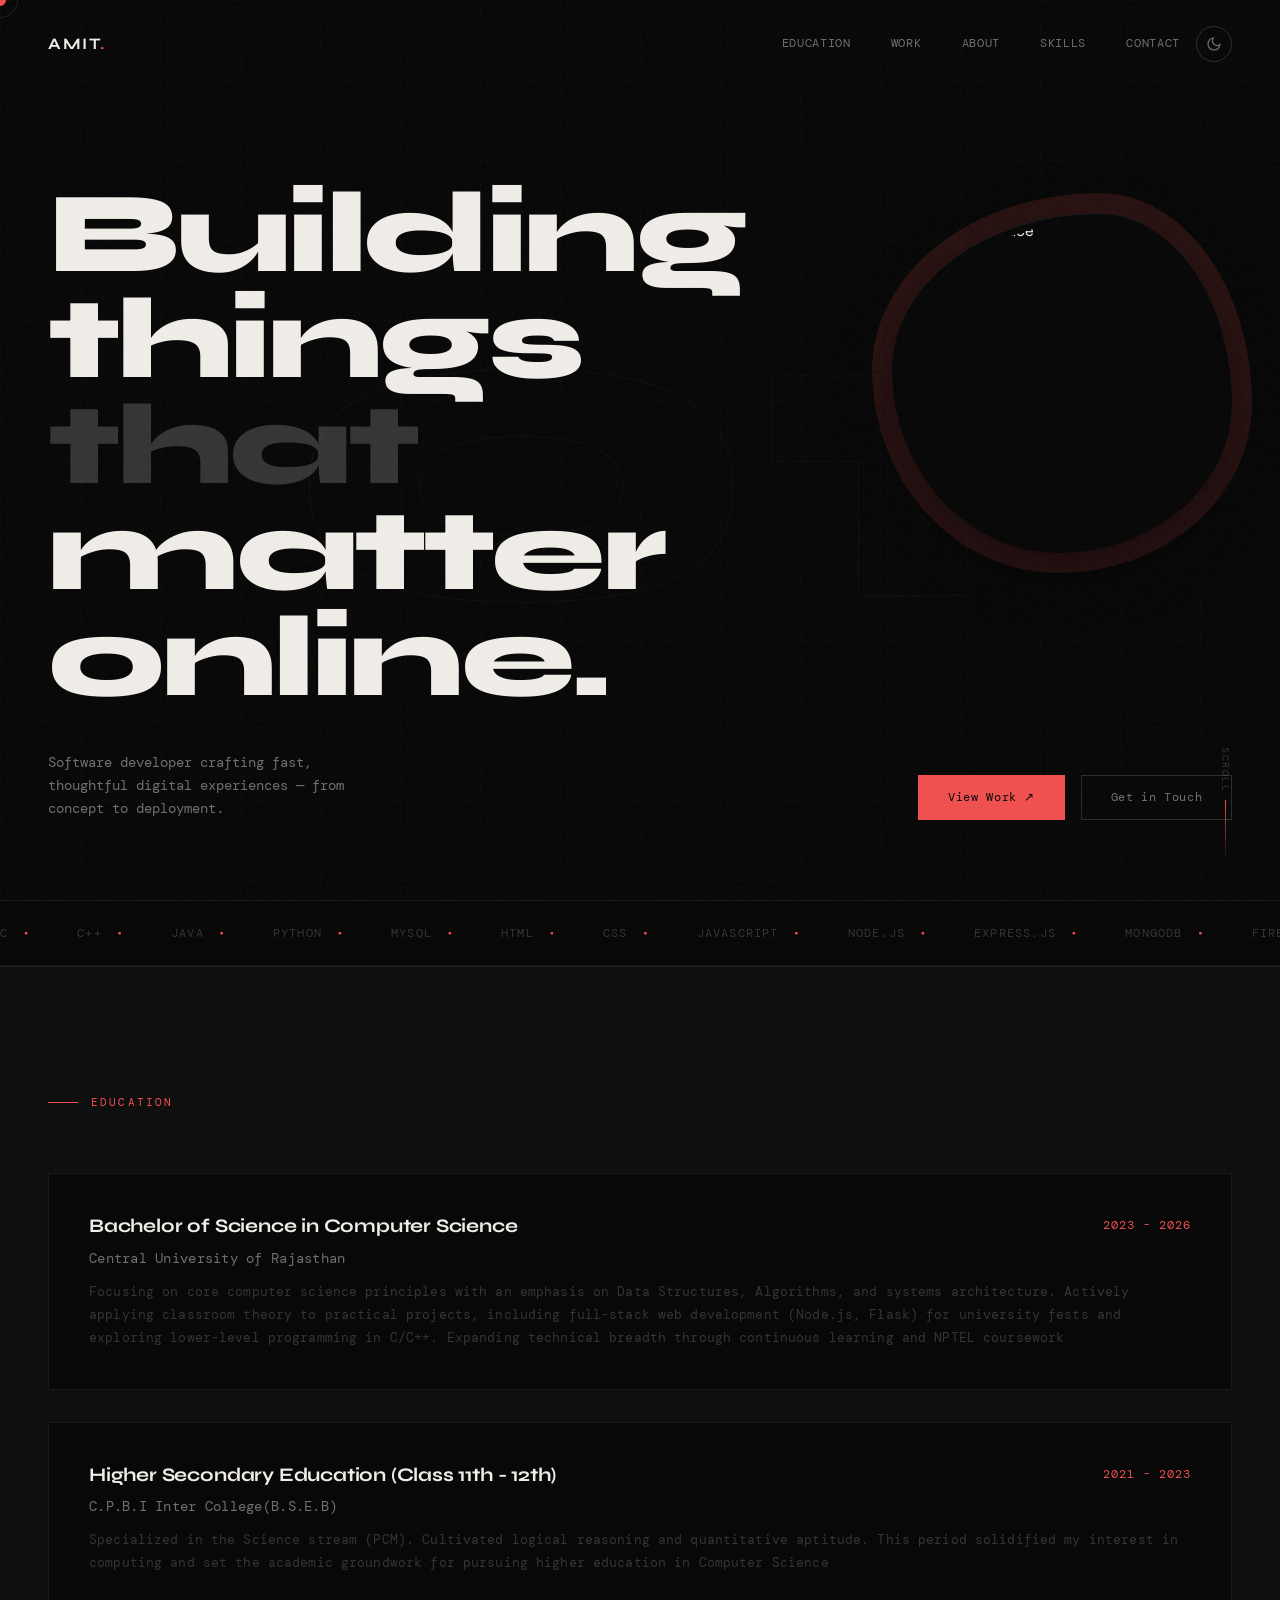
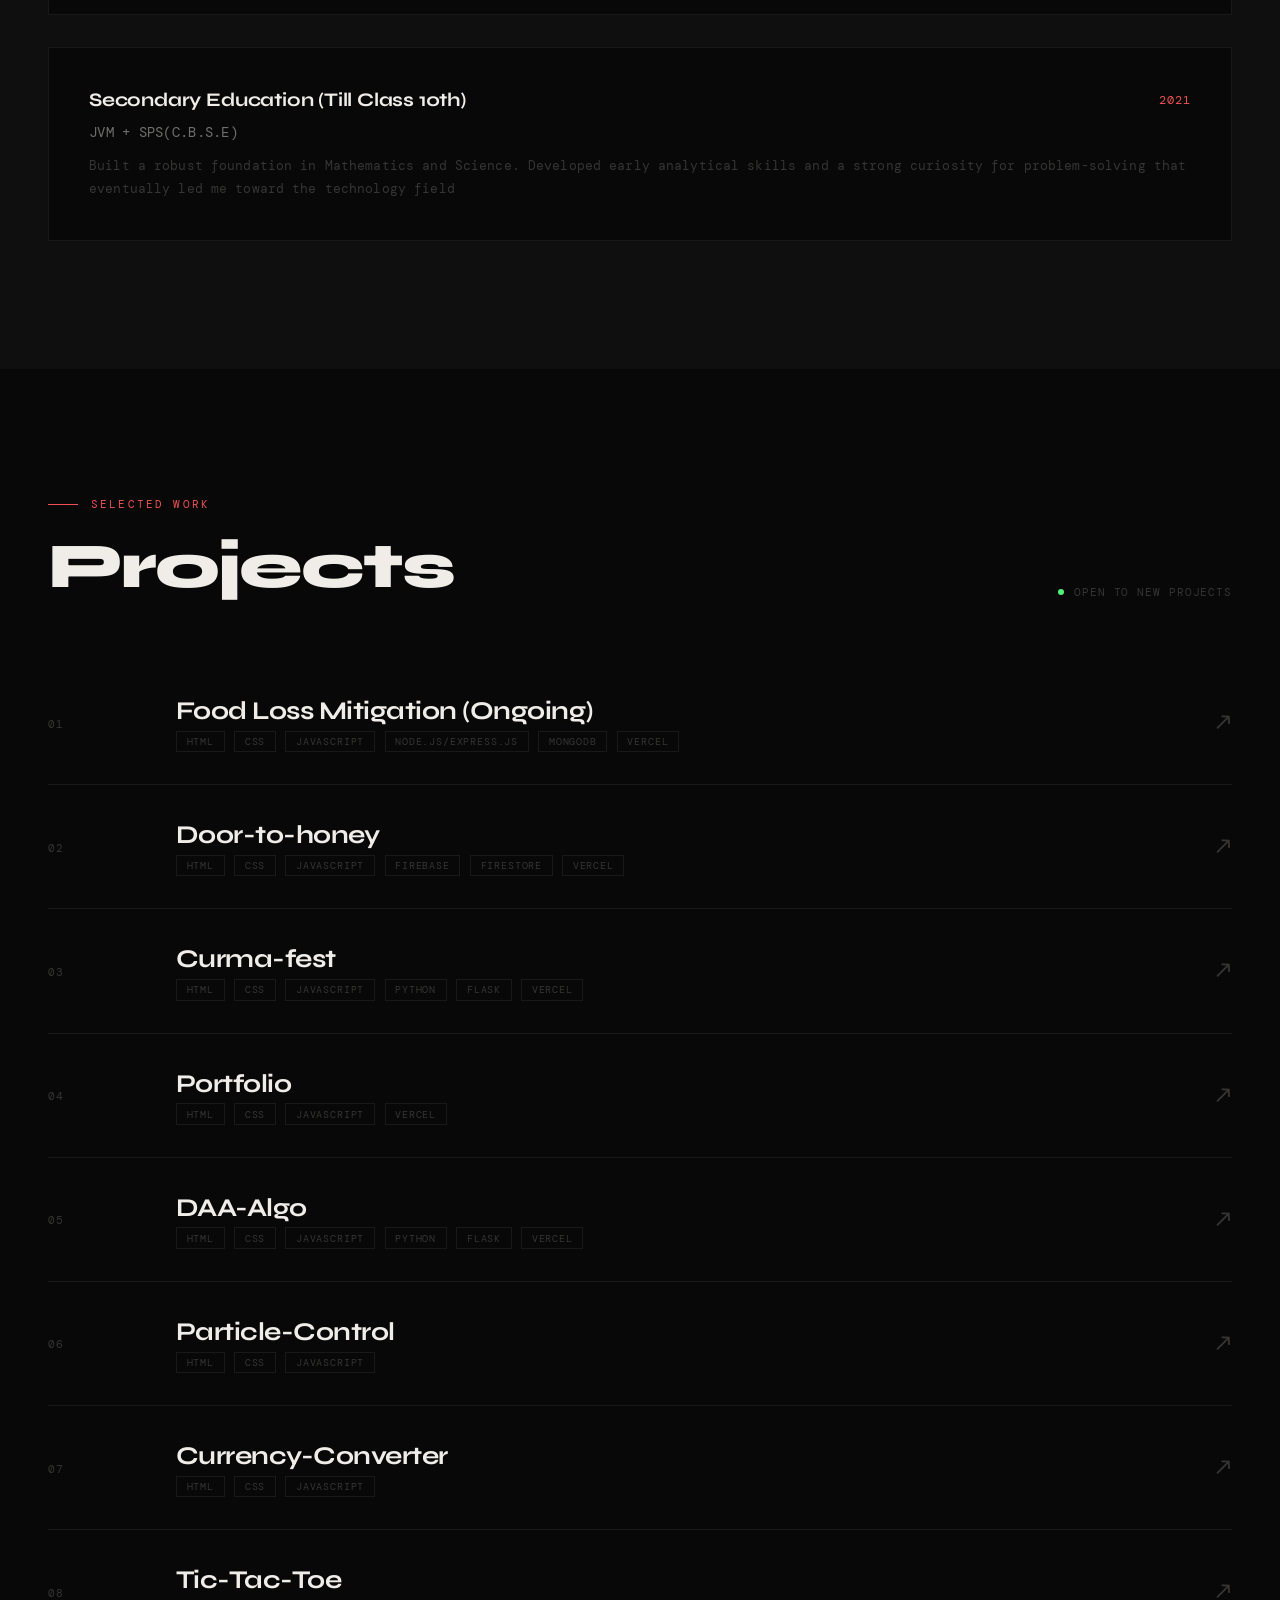
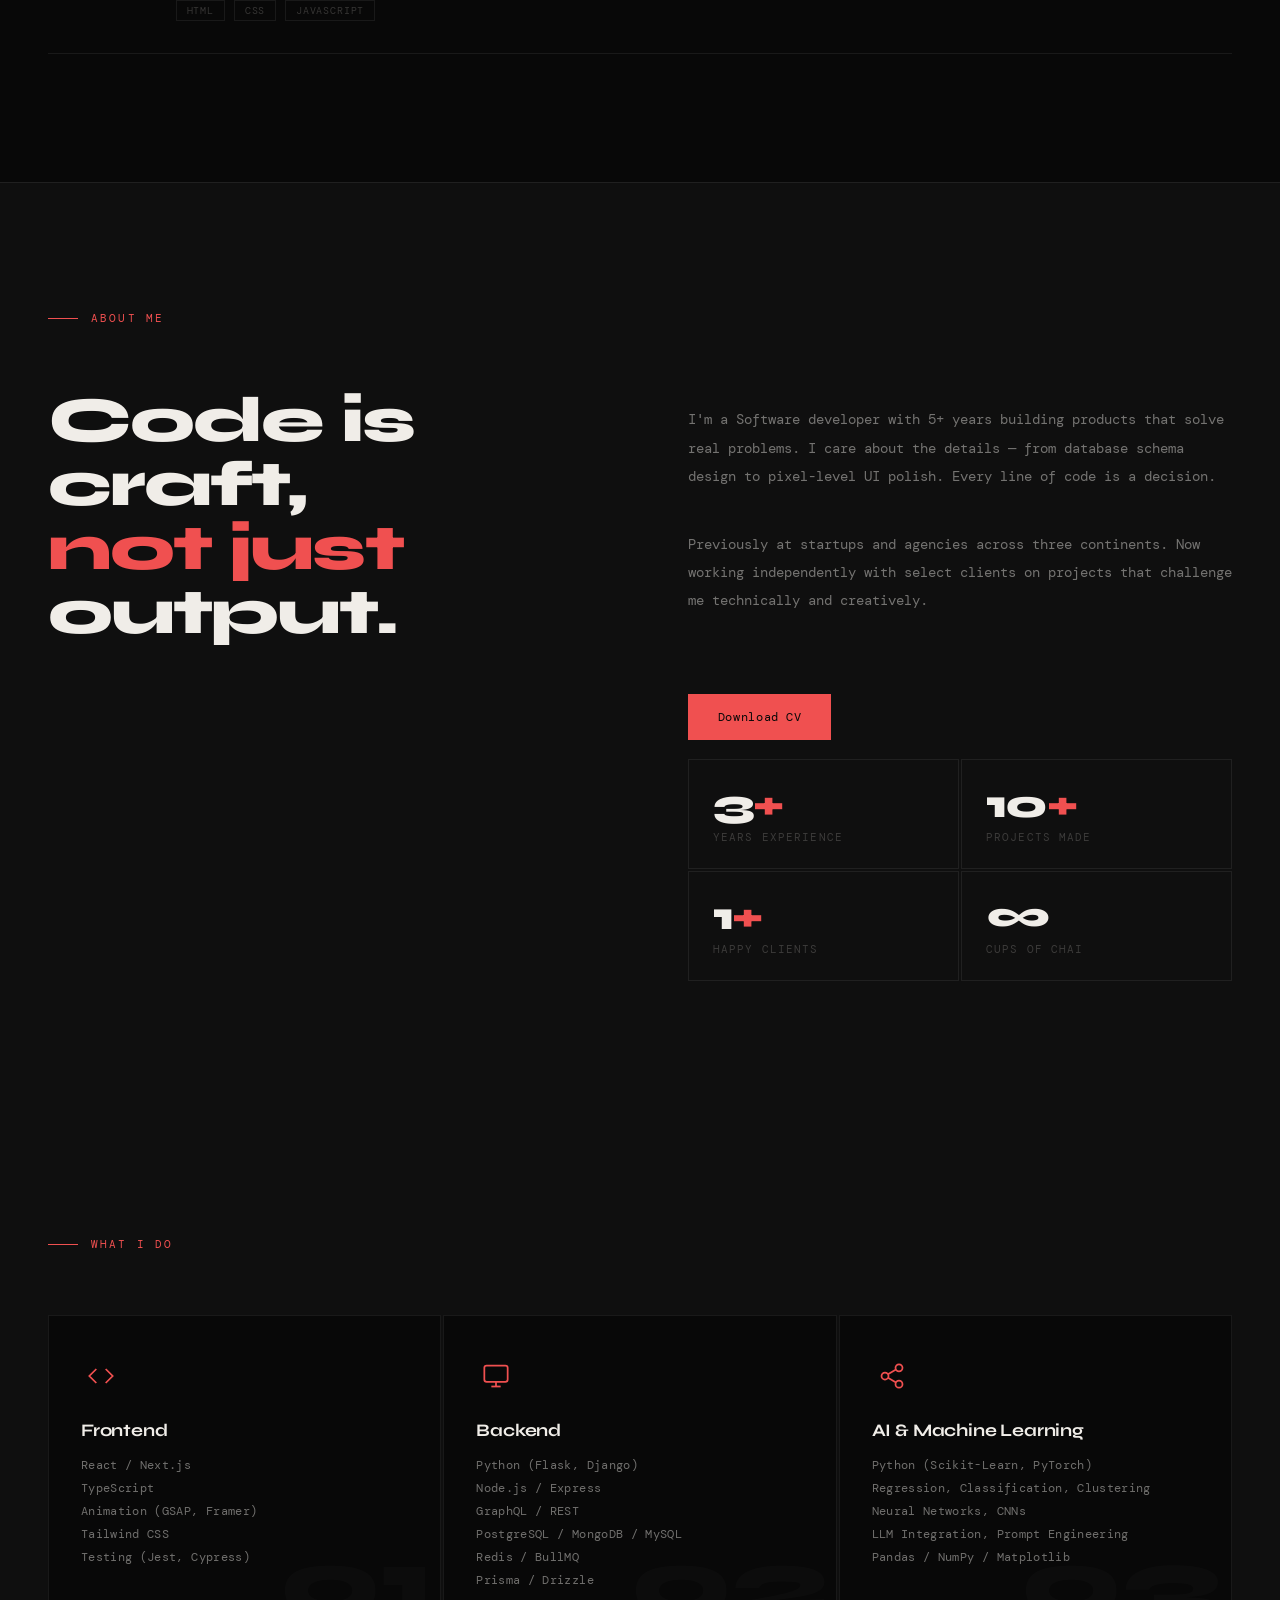
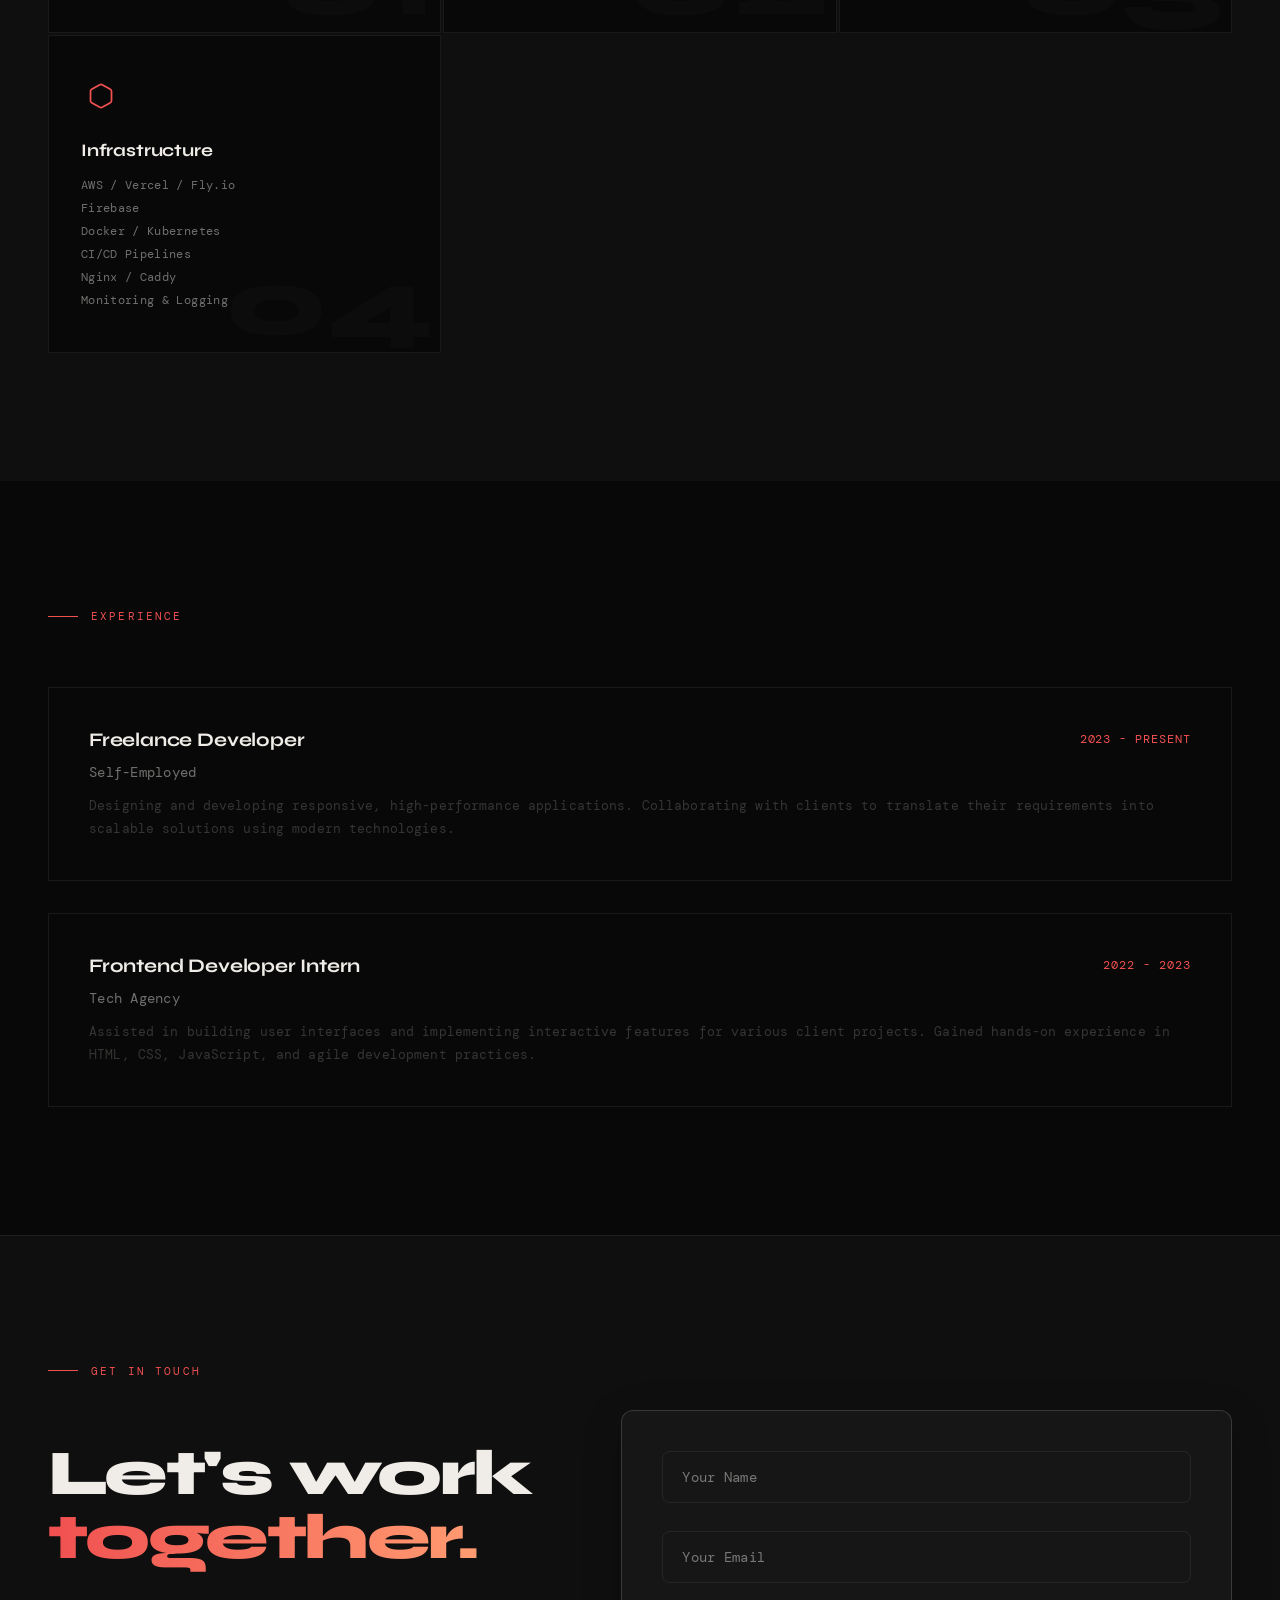
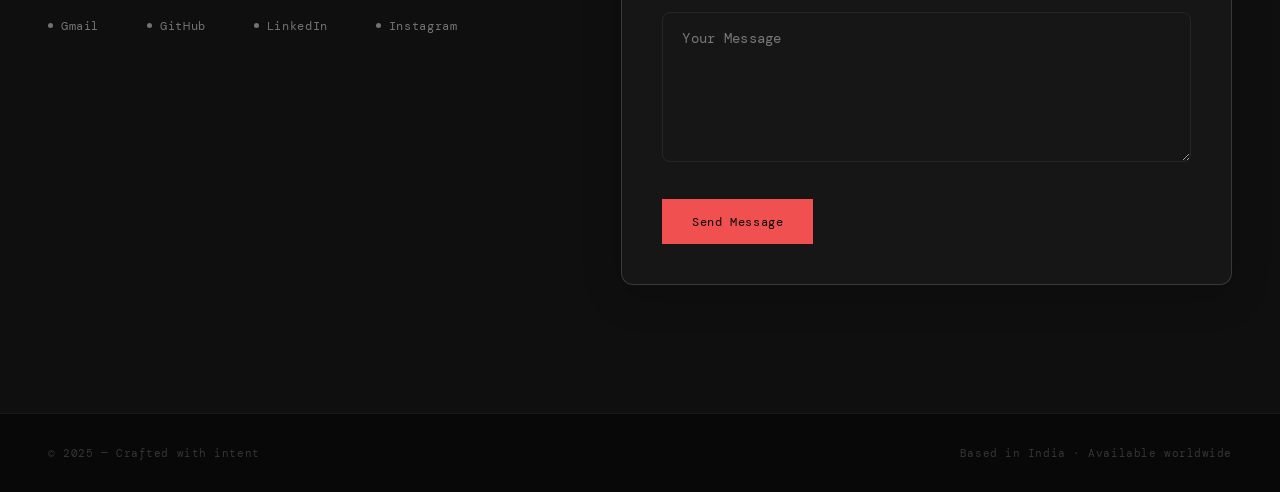
==== index.html @ 1760fe4b "Update portfolio project sequences and skills" ====
<!DOCTYPE html>
<html lang="en">

<head>
    <meta charset="UTF-8">
    <meta name="viewport" content="width=device-width, initial-scale=1.0">
    <title>Portfolio — Amit</title>
    <link rel="preconnect" href="https://fonts.googleapis.com">
    <link rel="preconnect" href="https://fonts.gstatic.com" crossorigin>
    <link
        href="https://fonts.googleapis.com/css2?family=Syne:wght@400;500;600;700;800&family=DM+Mono:ital,wght@0,300;0,400;1,300&display=swap"
        rel="stylesheet">
    <link rel="stylesheet" href="styles.css">
</head>

<body>

    <div class="grid-bg"></div>
    <div class="cursor" id="cursor"></div>
    <div class="cursor-ring" id="cursorRing"></div>

    <!-- NAV -->
    <nav id="nav">
        <a href="#" class="nav-logo">Amit<span>.</span></a>
        <div class="nav-links">
            <a href="#education">Education</a>
            <a href="#work">Work</a>
            <a href="#about">About</a>
            <a href="#skills">Skills</a>
            <a href="#contact">Contact</a>
        </div>
        <button class="theme-toggle" id="themeToggle" aria-label="Toggle colour theme" title="Toggle theme">
            <!-- Moon icon (shown in dark mode) -->
            <svg class="icon-moon" viewBox="0 0 24 24">
                <path d="M21 12.79A9 9 0 1111.21 3 7 7 0 0021 12.79z" />
            </svg>
            <!-- Sun icon (shown in light mode) -->
            <svg class="icon-sun" viewBox="0 0 24 24">
                <circle cx="12" cy="12" r="5" />
                <line x1="12" y1="1" x2="12" y2="3" />
                <line x1="12" y1="21" x2="12" y2="23" />
                <line x1="4.22" y1="4.22" x2="5.64" y2="5.64" />
                <line x1="18.36" y1="18.36" x2="19.78" y2="19.78" />
                <line x1="1" y1="12" x2="3" y2="12" />
                <line x1="21" y1="12" x2="23" y2="12" />
                <line x1="4.22" y1="19.78" x2="5.64" y2="18.36" />
                <line x1="18.36" y1="5.64" x2="19.78" y2="4.22" />
            </svg>
        </button>
    </nav>

    <!-- HERO -->
    <section class="hero" id="home">
        <div class="hero-bg-number">01</div>

        <div class="hero-content">
            <div class="hero-left">
                <h1 class="hero-title">
                    Building things<br>
                    <em>that</em> matter<br>
                    online.
                </h1>

                <div class="hero-bottom">
                    <p class="hero-desc">
                        Software developer crafting fast,<br>
                        thoughtful digital experiences — from<br>
                        concept to deployment.
                    </p>
                </div>
            </div>

            <div class="hero-right">
                <div class="hero-image-frame">
                    <img src="hero-image2.png" alt="Amit Workspace" class="hero-image blob-image">
                </div>
            </div>
        </div>

        <div class="hero-cta">
            <a href="#work" class="btn btn-primary">View Work ↗</a>
            <a href="#contact" class="btn btn-ghost">Get in Touch</a>
        </div>

        <div class="scroll-indicator">
            <span>Scroll</span>
            <div class="scroll-line"></div>
        </div>
    </section>

    <!-- MARQUEE -->
    <div class="marquee-section">
        <div class="marquee-track" id="marquee">
            <div class="marquee-item">C</div>
            <div class="marquee-item">C++</div>
            <div class="marquee-item">Java</div>
            <div class="marquee-item">Python</div>
            <div class="marquee-item">MySQL</div>
            <div class="marquee-item">HTML</div>
            <div class="marquee-item">CSS</div>
            <div class="marquee-item">JavaScript</div>
            <div class="marquee-item">Node.js</div>
            <div class="marquee-item">Express.js</div>
            <div class="marquee-item">MongoDB</div>
            <div class="marquee-item">Firebase</div>
            <div class="marquee-item">Vercel</div>
            <div class="marquee-item">R Programming</div>
            <div class="marquee-item">C</div>
            <div class="marquee-item">C++</div>
            <div class="marquee-item">Java</div>
            <div class="marquee-item">Python</div>
            <div class="marquee-item">MySQL</div>
            <div class="marquee-item">HTML</div>
            <div class="marquee-item">CSS</div>
            <div class="marquee-item">JavaScript</div>
            <div class="marquee-item">Node.js</div>
            <div class="marquee-item">Express.js</div>
            <div class="marquee-item">MongoDB</div>
            <div class="marquee-item">Firebase</div>
            <div class="marquee-item">Vercel</div>
            <div class="marquee-item">R Programming</div>
        </div>
    </div>

    <!-- EDUCATION -->
    <section id="education" style="background: var(--surface); border-top: 1px solid var(--border);">
        <div class="section-label reveal">Education</div>
        <div class="education-list">

            <div class="education-item reveal">
                <div class="education-header">
                    <h3 class="education-title">Bachelor of Science in Computer Science</h3>
                    <span class="education-year">2023 - 2026</span>
                </div>
                <p class="education-institution">Central University of Rajasthan</p>
                <p class="education-description">Focusing on core computer science principles with an emphasis on Data
                    Structures, Algorithms, and systems architecture. Actively applying classroom theory to practical
                    projects, including full-stack web development (Node.js, Flask) for university fests and exploring
                    lower-level programming in C/C++. Expanding technical breadth through continuous learning and NPTEL
                    coursework</p>
            </div>

            <div class="education-item reveal">
                <div class="education-header">
                    <h3 class="education-title">Higher Secondary Education (Class 11th - 12th)</h3>
                    <span class="education-year">2021 - 2023</span>
                </div>
                <p class="education-institution">C.P.B.I Inter College(B.S.E.B)</p>
                <p class="education-description">Specialized in the Science stream (PCM). Cultivated logical reasoning
                    and quantitative aptitude. This period solidified my interest in computing and set the academic
                    groundwork for pursuing higher education in Computer Science</p>
            </div>

            <div class="education-item reveal">
                <div class="education-header">
                    <h3 class="education-title">Secondary Education (Till Class 10th)</h3>
                    <span class="education-year">2021</span>
                </div>
                <p class="education-institution">JVM + SPS(C.B.S.E)</p>
                <p class="education-description">Built a robust foundation in Mathematics and Science. Developed early
                    analytical skills and a strong curiosity for problem-solving that eventually led me toward the
                    technology field</p>
            </div>
        </div>
    </section>

    <!-- WORK -->
    <section id="work">
        <div class="work-header reveal">
            <div>
                <div class="section-label">Selected Work</div>
                <h2 class="work-title">Projects</h2>
            </div>
            <div class="availability">
                <div class="dot"></div>
                Open to new projects
            </div>
        </div>

        <div class="projects-list">

            <a href="#" class="project-item reveal">
                <div class="project-num">01</div>
                <div class="project-info">
                    <div class="project-name">Food Loss Mitigation (Ongoing)</div>
                    <div class="project-tags">
                        <span class="tag">HTML</span>
                        <span class="tag">CSS</span>
                        <span class="tag">JavaScript</span>
                        <span class="tag">Node.js/Express.js</span>
                        <span class="tag">MongoDB</span>
                        <span class="tag">Vercel</span>
                    </div>
                </div>
                <div class="project-arrow">↗</div>
            </a>

            <a href="https://door-to-honey.vercel.app/" target="_blank" rel="noopener noreferrer"
                class="project-item reveal">
                <div class="project-num">02</div>
                <div class="project-info">
                    <div class="project-name">Door-to-honey</div>
                    <div class="project-tags">
                        <span class="tag">HTML</span>
                        <span class="tag">CSS</span>
                        <span class="tag">JavaScript</span>
                        <span class="tag">Firebase</span>
                        <span class="tag">Firestore</span>
                        <span class="tag">Vercel</span>
                    </div>
                </div>
                <div class="project-arrow">↗</div>
            </a>

            <a href="https://curma.vercel.app/" target="_blank" rel="noopener noreferrer" class="project-item reveal">
                <div class="project-num">03</div>
                <div class="project-info">
                    <div class="project-name">Curma-fest</div>
                    <div class="project-tags">
                        <span class="tag">HTML</span>
                        <span class="tag">CSS</span>
                        <span class="tag">JavaScript</span>
                        <span class="tag">Python</span>
                        <span class="tag">Flask</span>
                        <span class="tag">Vercel</span>
                    </div>
                </div>
                <div class="project-arrow">↗</div>
            </a>

            <a href="#" class="project-item reveal">
                <div class="project-num">04</div>
                <div class="project-info">
                    <div class="project-name">Portfolio</div>
                    <div class="project-tags">
                        <span class="tag">HTML</span>
                        <span class="tag">CSS</span>
                        <span class="tag">JavaScript</span>
                        <span class="tag">Vercel</span>
                    </div>
                </div>
                <div class="project-arrow">↗</div>
            </a>

            <a href="https://daa-algorithms.vercel.app/" target="_blank" rel="noopener noreferrer"
                class="project-item reveal">
                <div class="project-num">05</div>
                <div class="project-info">
                    <div class="project-name">DAA-Algo</div>
                    <div class="project-tags">
                        <span class="tag">HTML</span>
                        <span class="tag">CSS</span>
                        <span class="tag">JavaScript</span>
                        <span class="tag">Python</span>
                        <span class="tag">Flask</span>
                        <span class="tag">Vercel</span>
                    </div>
                </div>
                <div class="project-arrow">↗</div>
            </a>

            <a href="https://amit2120y.github.io/particle-control/" target="_blank" rel="noopener noreferrer"
                class="project-item reveal">
                <div class="project-num">06</div>
                <div class="project-info">
                    <div class="project-name">Particle-Control</div>
                    <div class="project-tags">
                        <span class="tag">HTML</span>
                        <span class="tag">CSS</span>
                        <span class="tag">JavaScript</span>
                    </div>
                </div>
                <div class="project-arrow">↗</div>
            </a>

            <a href="https://amit2120y.github.io/Currency-Converter/" target="_blank" rel="noopener noreferrer"
                class="project-item reveal">
                <div class="project-num">07</div>
                <div class="project-info">
                    <div class="project-name">Currency-Converter</div>
                    <div class="project-tags">
                        <span class="tag">HTML</span>
                        <span class="tag">CSS</span>
                        <span class="tag">JavaScript</span>
                    </div>
                </div>
                <div class="project-arrow">↗</div>
            </a>

            <a href="https://amit2120y.github.io/Tic-Tac-Toe/" target="_blank" rel="noopener noreferrer"
                class="project-item reveal">
                <div class="project-num">08</div>
                <div class="project-info">
                    <div class="project-name">Tic-Tac-Toe</div>
                    <div class="project-tags">
                        <span class="tag">HTML</span>
                        <span class="tag">CSS</span>
                        <span class="tag">JavaScript</span>
                    </div>
                </div>
                <div class="project-arrow">↗</div>
            </a>

        </div>
    </section>

    <!-- ABOUT -->
    <section id="about" style="background: var(--surface); border-top: 1px solid var(--border);">
        <div class="section-label reveal">About Me</div>
        <div class="about-grid">
            <div>
                <h2 class="about-title" id="aboutTitle">
                    <span class="line"><span class="line-inner">Code is</span></span>
                    <span class="line"><span class="line-inner">craft,</span></span>
                    <span class="line"><span class="line-inner accent">not just</span></span>
                    <span class="line"><span class="line-inner">output.</span></span>
                </h2>
            </div>
            <div class="about-right">
                <p class="about-text reveal">
                    I'm a Software developer with 5+ years building
                    products that solve real problems. I care about the
                    details — from database schema design to pixel-level
                    UI polish. Every line of code is a decision.
                </p>
                <p class="about-text reveal" style="margin-bottom: 3rem;">
                    Previously at startups and agencies across three continents.
                    Now working independently with select clients on projects
                    that challenge me technically and creatively.
                </p>
                <a href="amit'cv.docx" class="btn btn-primary reveal" download>Download CV</a>
                <br><br>
                <div class="about-stats reveal">
                    <div class="stat">
                        <div class="stat-num">3<span>+</span></div>
                        <div class="stat-label">Years experience</div>
                    </div>
                    <div class="stat">
                        <div class="stat-num">10<span>+</span></div>
                        <div class="stat-label">Projects made</div>
                    </div>
                    <div class="stat">
                        <div class="stat-num">1<span>+</span></div>
                        <div class="stat-label">Happy clients</div>
                    </div>
                    <div class="stat">
                        <div class="stat-num">∞</div>
                        <div class="stat-label">Cups of chai</div>
                    </div>
                </div>

            </div>
        </div>
    </section>

    <!-- SKILLS -->
    <section id="skills" class="skills-section">
        <div class="section-label reveal">What I Do</div>
        <div class="skills-grid">

            <div class="skill-card reveal" data-num="01">
                <div class="skill-icon">
                    <svg viewBox="0 0 24 24">
                        <polyline points="16 18 22 12 16 6" />
                        <polyline points="8 6 2 12 8 18" />
                    </svg>
                </div>
                <div class="skill-name">Frontend</div>
                <div class="skill-items">React / Next.js<br>TypeScript<br>Animation (GSAP, Framer)<br>Tailwind
                    CSS<br>Testing
                    (Jest, Cypress)</div>
            </div>

            <div class="skill-card reveal" data-num="02">
                <div class="skill-icon">
                    <svg viewBox="0 0 24 24">
                        <rect x="2" y="3" width="20" height="14" rx="2" />
                        <line x1="8" y1="21" x2="16" y2="21" />
                        <line x1="12" y1="17" x2="12" y2="21" />
                    </svg>
                </div>
                <div class="skill-name">Backend</div>
                <div class="skill-items">Python (Flask, Django)<br>Node.js / Express<br>GraphQL / REST<br>PostgreSQL /
                    MongoDB / MySQL<br>Redis /
                    BullMQ<br>Prisma
                    / Drizzle</div>
            </div>

            <div class="skill-card reveal" data-num="03">
                <div class="skill-icon">
                    <svg viewBox="0 0 24 24">
                        <circle cx="18" cy="5" r="3" />
                        <circle cx="6" cy="12" r="3" />
                        <circle cx="18" cy="19" r="3" />
                        <line x1="8.59" y1="13.51" x2="15.42" y2="17.49" />
                        <line x1="15.41" y1="6.51" x2="8.59" y2="10.49" />
                    </svg>
                </div>
                <div class="skill-name">AI & Machine Learning</div>
                <div class="skill-items">Python (Scikit-Learn, PyTorch)<br>Regression, Classification, Clustering<br>Neural Networks, CNNs<br>LLM Integration, Prompt Engineering<br>Pandas / NumPy / Matplotlib</div>
            </div>

            <div class="skill-card reveal" data-num="04">
                <div class="skill-icon">
                    <svg viewBox="0 0 24 24">
                        <path
                            d="M21 16V8a2 2 0 00-1-1.73l-7-4a2 2 0 00-2 0l-7 4A2 2 0 003 8v8a2 2 0 001 1.73l7 4a2 2 0 002 0l7-4A2 2 0 0021 16z" />
                    </svg>
                </div>
                <div class="skill-name">Infrastructure</div>
                <div class="skill-items">AWS / Vercel / Fly.io <br>Firebase<br>Docker / Kubernetes<br>CI/CD
                    Pipelines<br>Nginx /
                    Caddy<br>Monitoring & Logging</div>
            </div>

        </div>
    </section>

    <!-- EXPERIENCE -->
    <section id="experience">
        <div class="section-label reveal">Experience</div>
        <div class="education-list">
            <div class="education-item reveal">
                <div class="education-header">
                    <h3 class="education-title">Freelance Developer</h3>
                    <span class="education-year">2023 - Present</span>
                </div>
                <p class="education-institution">Self-Employed</p>
                <p class="education-description">Designing and developing responsive, high-performance applications.
                    Collaborating with clients to translate their requirements into scalable solutions using modern
                    technologies.</p>
            </div>
            <div class="education-item reveal">
                <div class="education-header">
                    <h3 class="education-title">Frontend Developer Intern</h3>
                    <span class="education-year">2022 - 2023</span>
                </div>
                <p class="education-institution">Tech Agency</p>
                <p class="education-description">Assisted in building user interfaces and implementing interactive
                    features for various client projects. Gained hands-on experience in HTML, CSS, JavaScript, and agile
                    development practices.</p>
            </div>
        </div>
    </section>

    <!-- CONTACT -->
    <section id="contact" class="contact-section">
        <div class="section-label reveal">Get In Touch</div>

        <div class="contact-container">
            <div class="contact-left">
                <a href="mailto:hello@yourname.dev" class="contact-big reveal">
                    Let's work<br><span>together.</span>
                </a>
                <div class="contact-links reveal">
                    <a href="mailto:mamit264448@gmail.com" class="contact-link"><span class="dot"></span>Gmail</a>
                    <a href="https://github.com/amit2120y" target="_blank" class="contact-link"><span
                            class="dot"></span>
                        GitHub</a>
                    <a href="https://www.linkedin.com/in/amit-kumar-ba993b1b3/" target="_blank"
                        class="contact-link"><span class="dot"></span> LinkedIn</a>
                    <a href="https://www.instagram.com/amit2120y/" target="_blank" class="contact-link"><span
                            class="dot"></span> Instagram</a>
                </div>
            </div>

            <div class="contact-right reveal">
                <form class="contact-form" action="https://formspree.io/f/meeppdvl" method="POST">
                    <div class="form-group">
                        <input type="text" id="name" name="name" placeholder="Your Name" class="form-input" required>
                    </div>

                    <div class="form-group">
                        <input type="email" id="email" name="email" placeholder="Your Email" class="form-input"
                            required>
                    </div>

                    <div class="form-group">
                        <textarea id="message" name="message" placeholder="Your Message"
                            class="form-input form-textarea" rows="5" required></textarea>
                    </div>

                    <button type="submit" class="btn btn-primary form-submit">Send Message</button>
                </form>
            </div>
        </div>
    </section>

    <!-- FOOTER -->
    <footer>
        <p>© 2025 — Crafted with intent</p>
        <p>Based in India · Available worldwide</p>
    </footer>

    <script src="script.js"></script>
</body>

</html>
---- styles.css ----
*,
*::before,
*::after {
  margin: 0;
  padding: 0;
  box-sizing: border-box;
}

:root {
  --bg: #080808;
  --surface: #0f0f0f;
  --surface2: #161616;
  --border: rgba(255, 255, 255, 0.07);
  --border-hover: rgba(255, 255, 255, 0.15);
  --text: #f0ede8;
  --text-muted: rgba(240, 237, 232, 0.45);
  --text-dim: rgba(240, 237, 232, 0.2);
  --accent: #f05050;
  --accent2: #f05040;
  --accent3: #4080f0;
  --mono: "DM Mono", monospace;
  --head: "Syne", sans-serif;
}

[data-theme="light"] {
  --bg: #f5f3ef;
  --surface: #eceae5;
  --surface2: #e2e0da;
  --border: rgba(0, 0, 0, 0.08);
  --border-hover: rgba(0, 0, 0, 0.18);
  --text: #1a1814;
  --text-muted: rgba(26, 24, 20, 0.55);
  --text-dim: rgba(26, 24, 20, 0.3);
  --accent: #d03030;
  --accent2: #d03020;
  --accent3: #1a5fd0;
}

html {
  scroll-behavior: smooth;
  transition:
    background 0.4s ease,
    color 0.4s ease;
}

body {
  background: var(--bg);
  color: var(--text);
  font-family: var(--head);
  cursor: none;
  overflow-x: hidden;
  transition:
    background 0.4s ease,
    color 0.4s ease;
}

/* CUSTOM CURSOR */
.cursor {
  width: 12px;
  height: 12px;
  background: var(--accent);
  border-radius: 50%;
  position: fixed;
  top: 0;
  left: 0;
  pointer-events: none;
  z-index: 9999;
  transform: translate(-50%, -50%);
  transition:
    transform 0.1s ease,
    background 0.2s ease,
    width 0.2s ease,
    height 0.2s ease;
  mix-blend-mode: normal;
}

[data-theme="light"] .cursor {
  color: var(--accent);
  background: #8b0000;
  mix-blend-mode: normal;
}

.cursor.expand {
  width: 44px;
  height: 44px;
  background: rgba(240, 80, 80, 0.15);
}

[data-theme="light"] .cursor.expand {
  background: rgba(139, 0, 0, 0.15);
}

.cursor-ring {
  width: 36px;
  height: 36px;
  border: 1px solid rgba(240, 93, 80, 0.35);
  border-radius: 50%;
  position: fixed;
  top: 0;
  left: 0;
  pointer-events: none;
  z-index: 9998;
  transform: translate(-50%, -50%);
  transition:
    transform 0.18s ease,
    opacity 0.2s ease;
  opacity: 0.6;
}

[data-theme="light"] .cursor-ring {
  border: 1px solid rgba(139, 0, 0, 0.5);
  mix-blend-mode: normal;
}

/* NOISE OVERLAY */
body::before {
  content: "";
  position: fixed;
  inset: 0;
  background-image: url("data:image/svg+xml,%3Csvg viewBox='0 0 256 256' xmlns='http://www.w3.org/2000/svg'%3E%3Cfilter id='n'%3E%3CfeTurbulence type='fractalNoise' baseFrequency='0.9' numOctaves='4' stitchTiles='stitch'/%3E%3C/filter%3E%3Crect width='100%25' height='100%25' filter='url(%23n)' opacity='1'/%3E%3C/svg%3E");
  opacity: 0.022;
  pointer-events: none;
  z-index: 1000;
}

/* NAV */
nav {
  position: fixed;
  top: 0;
  left: 0;
  right: 0;
  z-index: 100;
  display: flex;
  align-items: center;
  padding: 1.6rem 3rem;
  border-bottom: 1px solid transparent;
  transition:
    border-color 0.4s,
    background 0.4s;
}

nav.scrolled {
  background: rgba(8, 8, 8, 0.85);
  backdrop-filter: blur(20px);
  border-color: var(--border);
}

[data-theme="light"] nav.scrolled {
  background: rgba(245, 243, 239, 0.88);
}

/* THEME TOGGLE */
.theme-toggle {
  background: none;
  border: 1px solid var(--border-hover);
  color: var(--text-muted);
  width: 36px;
  height: 36px;
  border-radius: 50%;
  display: flex;
  align-items: center;
  justify-content: center;
  cursor: none;
  transition:
    border-color 0.25s,
    color 0.25s,
    background 0.25s,
    transform 0.3s;
  flex-shrink: 0;
  padding: 0;
  margin-left: 1rem;
}

.theme-toggle:hover {
  border-color: var(--accent);
  color: var(--accent);
  background: rgba(200, 240, 80, 0.08);
  transform: rotate(20deg);
}

[data-theme="light"] .theme-toggle:hover {
  background: rgba(106, 170, 0, 0.08);
}

.theme-toggle svg {
  width: 16px;
  height: 16px;
  stroke: currentColor;
  fill: none;
  stroke-width: 1.8;
  transition:
    opacity 0.2s,
    transform 0.3s;
}

/* hide the inactive icon */
.icon-sun {
  display: none;
}

.icon-moon {
  display: block;
}

[data-theme="light"] .icon-sun {
  display: block;
}

[data-theme="light"] .icon-moon {
  display: none;
}

.nav-logo {
  font-size: 1rem;
  font-weight: 700;
  letter-spacing: 0.1em;
  text-transform: uppercase;
  color: var(--text);
  text-decoration: none;
}

.nav-logo span {
  color: var(--accent);
}

.nav-links {
  display: flex;
  gap: 2.5rem;
  flex: 1;
  justify-content: right;
}

.nav-links a {
  font-family: var(--mono);
  font-size: 0.72rem;
  color: var(--text-muted);
  text-decoration: none;
  letter-spacing: 0.06em;
  text-transform: uppercase;
  transition: color 0.2s;
  position: relative;
}

.nav-links a::after {
  content: "";
  position: absolute;
  bottom: -3px;
  left: 0;
  right: 100%;
  height: 1px;
  background: var(--accent);
  transition: right 0.3s ease;
}

.nav-links a:hover {
  color: var(--text);
}

.nav-links a:hover::after {
  right: 0;
}

/* HERO */
.hero {
  min-height: 100vh;
  display: flex;
  flex-direction: column;
  justify-content: flex-end;
  padding: 6rem 3rem 5rem;
  position: relative;
  overflow: hidden;
}

.hero-bg-number {
  position: absolute;
  top: 50%;
  left: 50%;
  transform: translate(-50%, -50%);
  font-size: clamp(200px, 35vw, 500px);
  font-weight: 800;
  color: transparent;
  -webkit-text-stroke: 1px rgba(255, 255, 255, 0.04);
  pointer-events: none;
  user-select: none;
  white-space: nowrap;
}

[data-theme="light"] .hero-bg-number {
  -webkit-text-stroke: 1px rgba(0, 0, 0, 0.04);
}

.hero-label {
  font-family: var(--mono);
  font-size: 0.72rem;
  color: var(--accent);
  letter-spacing: 0.15em;
  text-transform: uppercase;
  margin-bottom: 1.8rem;
  opacity: 0;
  transform: translateY(20px);
  animation: fadeUp 0.8s ease 0.3s forwards;
}

.hero-title {
  font-size: clamp(3.5rem, 9vw, 9rem);
  font-weight: 800;
  line-height: 0.92;
  letter-spacing: -0.03em;
  margin-bottom: 2.5rem;
  max-width: 900px;
  opacity: 0;
  transform: translateY(30px);
  animation: fadeUp 0.9s ease 0.5s forwards;
}

.hero-title em {
  font-style: normal;
  color: var(--text-dim);
}

.hero-content {
  display: flex;
  justify-content: space-between;
  align-items: flex-start;
  gap: 4rem;
  width: 100%;
  margin-top: 1rem;
}

.hero-left {
  flex: 1;
}

.hero-right {
  flex: 0 1 auto;
  display: flex;
  align-items: flex-start;
  opacity: 0;
  transform: translateX(40px) translateY(20px);
  animation: fadeUp 0.9s ease 0.8s forwards;
}

.hero-image-frame {
  position: relative;
  width: 340px;
  height: 340px;
  margin-top: 2rem;
  /* background: linear-gradient(135deg, var(--accent3) 0%, var(--accent3) 100%);
  border: 3px solid var(--accent3); */
  border-radius: 61% 39% 51% 49% / 46% 56% 44% 54%;
  padding: 8px;
  overflow: hidden;
  box-shadow:
    0 20px 60px rgba(0, 0, 0, 0.4),
    inset 0 1px 0 rgba(255, 255, 255, 0.08),
    0 0 0 20px rgba(240, 80, 80, 0.15);
  -webkit-backdrop-filter: blur(10px);
  backdrop-filter: blur(10px);
  transition:
    transform 0.4s ease,
    box-shadow 0.4s ease,
    border-color 0.4s ease;
}

.hero-image-frame::before {
  display: none;
}

.hero-image-frame::after {
  display: none;
}

.hero-image {
  width: 100%;
  height: 100%;
  object-fit: cover;
  border-radius: 61% 39% 51% 49% / 46% 56% 44% 54%;
  display: block;
  transition: transform 0.6s ease;
}

.hero-image-frame:hover {
  transform: translateY(-8px) scale(1.02);
  border-color: var(--accent);
  box-shadow:
    0 30px 80px rgba(240, 80, 80, 0.25),
    inset 0 1px 0 rgba(255, 255, 255, 0.12),
    0 0 0 20px rgba(240, 80, 80, 0.25);
}

.hero-image-frame:hover .hero-image {
  transform: scale(1.05);
}

.hero-bottom {
  display: flex;
  justify-content: flex-start;
  align-items: flex-end;
  opacity: 0;
  transform: translateY(20px);
  animation: fadeUp 0.8s ease 0.8s forwards;
}

.hero-desc {
  font-family: var(--mono);
  font-size: 0.85rem;
  color: var(--text-muted);
  line-height: 1.7;
  max-width: 320px;
}

.hero-cta {
  display: flex;
  gap: 1rem;
  position: absolute;
  bottom: 5rem;
  right: 3rem;
  opacity: 0;
  z-index: 1;
  transform: translateY(20px);
  animation: fadeUp 0.8s ease 0.8s forwards;
}

.btn {
  display: inline-flex;
  align-items: center;
  gap: 0.5rem;
  padding: 0.85rem 1.8rem;
  font-family: var(--mono);
  font-size: 0.78rem;
  letter-spacing: 0.05em;
  text-decoration: none;
  border: 1px solid;
  transition: all 0.25s ease;
  cursor: none;
}

.btn-primary {
  background: var(--accent);
  color: #080808;
  border-color: var(--accent);
}

.btn-primary:hover {
  background: transparent;
  color: var(--accent);
}

.btn-ghost {
  background: transparent;
  color: var(--text-muted);
  border-color: var(--border-hover);
}

.btn-ghost:hover {
  color: var(--text);
  border-color: var(--text);
}

.scroll-indicator {
  position: absolute;
  bottom: 2.5rem;
  right: 3rem;
  display: flex;
  flex-direction: column;
  align-items: center;
  gap: 0.5rem;
  opacity: 0;
  animation: fadeUp 0.8s ease 1.2s forwards;
}

.scroll-indicator span {
  font-family: var(--mono);
  font-size: 0.65rem;
  color: var(--text-dim);
  letter-spacing: 0.15em;
  text-transform: uppercase;
  writing-mode: vertical-rl;
}

.scroll-line {
  width: 1px;
  height: 60px;
  background: linear-gradient(to bottom, var(--accent), transparent);
  animation: scrollPulse 2s ease-in-out infinite;
}

/* MARQUEE */
.marquee-section {
  padding: 1.5rem 0;
  border-top: 1px solid var(--border);
  border-bottom: 1px solid var(--border);
  overflow: hidden;
}

.marquee-track {
  display: flex;
  gap: 3rem;
  width: max-content;
  animation: marquee 20s linear infinite;
}

.marquee-item {
  font-family: var(--mono);
  font-size: 0.75rem;
  color: var(--text-dim);
  letter-spacing: 0.1em;
  text-transform: uppercase;
  white-space: nowrap;
  display: flex;
  align-items: center;
  gap: 1rem;
}

.marquee-item::after {
  content: "●";
  color: var(--accent);
  font-size: 0.4rem;
}

/* SECTION BASE */
section {
  padding: 8rem 3rem;
}

.section-label {
  font-family: var(--mono);
  font-size: 0.68rem;
  color: var(--accent);
  letter-spacing: 0.2em;
  text-transform: uppercase;
  margin-bottom: 1.5rem;
  display: flex;
  align-items: center;
  gap: 0.8rem;
}

.section-label::before {
  content: "";
  width: 30px;
  height: 1px;
  background: var(--accent);
  display: inline-block;
}

/* ABOUT */
.about-grid {
  display: grid;
  grid-template-columns: 1fr 1fr;
  gap: 6rem;
  align-items: start;
  margin-top: 4rem;
}

.about-title {
  font-size: clamp(2.5rem, 5vw, 5rem);
  font-weight: 800;
  line-height: 1;
  letter-spacing: -0.03em;
}

.about-title .line {
  display: block;
  overflow: hidden;
}

.about-title .line-inner {
  display: block;
  transform: translateY(100%);
  transition: transform 0.7s cubic-bezier(0.16, 1, 0.3, 1);
}

.about-title.visible .line-inner {
  transform: translateY(0);
}

.about-title .accent {
  color: var(--accent);
}

.about-right {
  padding-top: 1rem;
}

.about-text {
  font-family: var(--mono);
  font-size: 0.88rem;
  color: var(--text-muted);
  line-height: 2;
  margin-bottom: 2.5rem;
}

.about-stats {
  display: grid;
  grid-template-columns: 1fr 1fr;
  gap: 2px;
}

.stat {
  background: var(--surface);
  border: 1px solid var(--border);
  padding: 1.5rem;
  transition:
    border-color 0.25s,
    background 0.25s;
}

.stat:hover {
  background: var(--surface2);
  border-color: var(--border-hover);
}

.stat-num {
  font-size: 2.5rem;
  font-weight: 800;
  letter-spacing: -0.04em;
  color: var(--text);
  line-height: 1;
  margin-bottom: 0.4rem;
}

.stat-num span {
  color: var(--accent);
}

.stat-label {
  font-family: var(--mono);
  font-size: 0.7rem;
  color: var(--text-dim);
  letter-spacing: 0.1em;
  text-transform: uppercase;
}

/* EDUCATION */
.education-list {
  display: flex;
  flex-direction: column;
  gap: 2rem;
  margin-top: 4rem;
}

.education-item {
  background: var(--bg);
  border: 1px solid var(--border);
  padding: 2.5rem;
  transition:
    border-color 0.3s,
    background 0.3s;
}

.education-item:hover {
  border-color: var(--accent);
  background: rgba(200, 240, 80, 0.03);
}

.education-header {
  display: flex;
  justify-content: space-between;
  align-items: start;
  margin-bottom: 0.8rem;
  gap: 2rem;
}

.education-title {
  font-size: 1.2rem;
  font-weight: 700;
  letter-spacing: -0.01em;
  color: var(--text);
  flex: 1;
}

.education-year {
  font-family: var(--mono);
  font-size: 0.75rem;
  color: var(--accent);
  letter-spacing: 0.08em;
  text-transform: uppercase;
  white-space: nowrap;
  padding-top: 0.2rem;
}

.education-institution {
  font-family: var(--mono);
  font-size: 0.85rem;
  color: var(--text-muted);
  margin-bottom: 0.8rem;
  letter-spacing: 0.02em;
}

.education-description {
  font-family: var(--mono);
  font-size: 0.8rem;
  color: var(--text-dim);
  line-height: 1.8;
  letter-spacing: 0.01em;
}

/* WORK */
.work-header {
  display: flex;
  justify-content: space-between;
  align-items: flex-end;
  margin-bottom: 4rem;
}

.work-title {
  font-size: clamp(2.5rem, 5vw, 5rem);
  font-weight: 800;
  line-height: 1;
  letter-spacing: -0.03em;
}

.projects-list {
  display: flex;
  flex-direction: column;
  gap: 2px;
}

.project-item {
  display: grid;
  grid-template-columns: 80px 1fr auto;
  align-items: center;
  gap: 3rem;
  padding: 2rem 0;
  border-bottom: 1px solid var(--border);
  text-decoration: none;
  color: inherit;
  position: relative;
  overflow: hidden;
  transition: padding-left 0.35s ease;
  cursor: none;
}

.project-item::before {
  content: "";
  position: absolute;
  left: 0;
  top: 0;
  bottom: 0;
  width: 0;
  background: var(--surface);
  transition: width 0.35s ease;
  z-index: -1;
}

.project-item:hover {
  padding-left: 1.5rem;
  border-color: var(--border-hover);
}

.project-item:hover::before {
  width: 100%;
}

.project-num {
  font-family: var(--mono);
  font-size: 0.7rem;
  color: var(--text-dim);
  letter-spacing: 0.08em;
}

.project-info {
}

.project-name {
  font-size: 1.6rem;
  font-weight: 700;
  letter-spacing: -0.02em;
  margin-bottom: 0.3rem;
  transition: color 0.2s;
}

.project-item:hover .project-name {
  color: var(--accent);
}

.project-tags {
  display: flex;
  gap: 0.6rem;
  flex-wrap: wrap;
}

.tag {
  font-family: var(--mono);
  font-size: 0.65rem;
  color: var(--text-dim);
  letter-spacing: 0.08em;
  text-transform: uppercase;
  border: 1px solid var(--border);
  padding: 0.2rem 0.6rem;
}

.project-arrow {
  font-size: 1.5rem;
  color: var(--text-dim);
  transition:
    color 0.2s,
    transform 0.3s;
}

.project-item:hover .project-arrow {
  color: var(--accent);
  transform: translate(4px, -4px);
}

/* SKILLS */
.skills-section {
  background: var(--surface);
}

.skills-grid {
  display: grid;
  grid-template-columns: repeat(3, 1fr);
  gap: 2px;
  margin-top: 4rem;
}

.skill-card {
  background: var(--bg);
  border: 1px solid var(--border);
  padding: 2.5rem 2rem;
  transition:
    border-color 0.3s,
    transform 0.3s;
  position: relative;
  overflow: hidden;
}

.skill-card::before {
  content: attr(data-num);
  position: absolute;
  bottom: -0.5rem;
  right: 0.5rem;
  font-size: 6rem;
  font-weight: 800;
  color: rgba(255, 255, 255, 0.02);
  pointer-events: none;
  transition: color 0.3s;
}

[data-theme="light"] .skill-card::before {
  color: rgba(0, 0, 0, 0.03);
}

.skill-card:hover {
  border-color: var(--accent);
  transform: translateY(-4px);
}

.skill-card:hover::before {
  color: rgba(200, 240, 80, 0.05);
}

.skill-icon {
  width: 40px;
  height: 40px;
  margin-bottom: 1.5rem;
  display: flex;
  align-items: center;
  justify-content: center;
}

.skill-icon svg {
  width: 28px;
  height: 28px;
  stroke: var(--accent);
  fill: none;
  stroke-width: 1.5;
}

.skill-name {
  font-size: 1.1rem;
  font-weight: 700;
  margin-bottom: 0.8rem;
  letter-spacing: -0.01em;
}

.skill-items {
  font-family: var(--mono);
  font-size: 0.72rem;
  color: var(--text-muted);
  line-height: 2;
  letter-spacing: 0.03em;
}

/* PROCESS */
.process-list {
  margin-top: 4rem;
  display: flex;
  flex-direction: column;
  gap: 0;
}

.process-item {
  display: grid;
  grid-template-columns: 60px 1fr;
  gap: 2rem;
  padding: 2.5rem 0;
  border-bottom: 1px solid var(--border);
  align-items: start;
}

.process-num {
  font-family: var(--mono);
  font-size: 0.7rem;
  color: var(--accent);
  letter-spacing: 0.08em;
  padding-top: 0.4rem;
}

.process-content-title {
  font-size: 1.3rem;
  font-weight: 700;
  margin-bottom: 0.6rem;
  letter-spacing: -0.01em;
}

.process-content-text {
  font-family: var(--mono);
  font-size: 0.82rem;
  color: var(--text-muted);
  line-height: 1.9;
}

/* CONTACT */
.contact-section {
  background: var(--surface);
  border-top: 1px solid var(--border);
}

.contact-big {
  font-size: clamp(2rem, 6vw, 4rem);
  font-weight: 800;
  letter-spacing: -0.04em;
  line-height: 1;
  margin: 2rem 0 3rem;
  color: var(--text); /* Keeps "Let's work" off-white */
  text-decoration: none;
  display: block;
}

.contact-big span {
  /* A beautiful sunset gradient */
  background: linear-gradient(90deg, #f05050, #ff9b71);
  -webkit-background-clip: text;
  background-clip: text;
  -webkit-text-fill-color: transparent;
  -webkit-text-stroke: 0; /* Removes any outlines */
  transition: opacity 0.3s ease;
}

.contact-big:hover span {
  opacity: 0.8; /* Subtle fade effect on hover */
}

.contact-links {
  display: flex;
  gap: 3rem;
}

.contact-link {
  font-family: var(--mono);
  font-size: 0.78rem;
  color: var(--text-muted);
  text-decoration: none;
  letter-spacing: 0.05em;
  display: flex;
  align-items: center;
  gap: 0.5rem;
  transition: color 0.2s;
}

.contact-link:hover {
  color: var(--accent);
}

.contact-link .dot {
  width: 5px;
  height: 5px;
  border-radius: 50%;
  background: currentColor;
}

.contact-container {
  display: flex;
  gap: 4rem;
  justify-content: space-between;
  align-items: flex-start;
  margin-top: 2rem;
}

.contact-left {
  flex: 1;
}

.contact-right {
  flex: 1.2;
  opacity: 0;
  transform: translateX(40px) translateY(20px);
  animation: fadeUp 0.8s ease 0.8s forwards;
}

.contact-form {
  display: flex;
  flex-direction: column;
  gap: 1.8rem;
  padding: 2.5rem;
  background: var(--surface2);
  border: 1px solid var(--border-hover);
  border-radius: 12px;
  box-shadow: 0 10px 40px rgba(0, 0, 0, 0.2);
}

.form-group {
  display: flex;
  flex-direction: column;
}

.form-input {
  padding: 1rem 1.2rem;
  font-family: var(--mono);
  font-size: 0.9rem;
  color: var(--text);
  background: transparent;
  border: 1px solid var(--border);
  border-radius: 8px;
  transition: all 0.3s ease;
  outline: none;
  letter-spacing: 0.02em;
}

.form-input::placeholder {
  color: var(--text-muted);
}

.form-input:focus {
  border-color: var(--accent3);
  box-shadow: 0 0 0 3px rgba(64, 128, 240, 0.1);
  background: rgba(64, 128, 240, 0.02);
}

.form-textarea {
  resize: vertical;
  min-height: 150px;
  font-family: var(--mono);
}

.form-submit {
  align-self: flex-start;
  cursor: none;
  margin-top: 0.5rem;
}

.form-submit:hover {
  transform: translateY(-2px);
  box-shadow: 0 8px 20px rgba(240, 80, 80, 0.3);
}

/* DOWNLOAD CV BUTTON */
.about-right .btn {
  margin-top: 2rem;
  cursor: none;
  opacity: 0;
  transform: translateY(20px);
  animation: fadeUp 0.8s ease 1.1s forwards;
}

.about-right .btn:hover {
  transform: translateY(-2px);
  box-shadow: 0 8px 20px rgba(240, 80, 80, 0.3);
}

/* FOOTER */
footer {
  padding: 2rem 3rem;
  border-top: 1px solid var(--border);
  display: flex;
  justify-content: space-between;
  align-items: center;
}

footer p {
  font-family: var(--mono);
  font-size: 0.7rem;
  color: var(--text-dim);
  letter-spacing: 0.05em;
}

/* ANIMATIONS */
@keyframes fadeUp {
  to {
    opacity: 1;
    transform: translateY(0);
  }
}

@keyframes marquee {
  from {
    transform: translateX(0);
  }

  to {
    transform: translateX(-50%);
  }
}

@keyframes scrollPulse {
  0%,
  100% {
    opacity: 0.3;
    transform: scaleY(1);
  }

  50% {
    opacity: 1;
    transform: scaleY(1.1);
  }
}

.reveal {
  opacity: 0;
  transform: translateY(40px);
  transition:
    opacity 0.8s ease,
    transform 0.8s cubic-bezier(0.16, 1, 0.3, 1);
}

.reveal.visible {
  opacity: 1;
  transform: translateY(0);
}

/* ANIMATED BG GRID */
.grid-bg {
  position: fixed;
  inset: 0;
  background-image:
    linear-gradient(rgba(255, 255, 255, 0.015) 1px, transparent 1px),
    linear-gradient(90deg, rgba(255, 255, 255, 0.015) 1px, transparent 1px);
  background-size: 80px 80px;
  pointer-events: none;
  z-index: 0;
  transition: background-image 0.4s ease;
}

[data-theme="light"] .grid-bg {
  background-image:
    linear-gradient(rgba(0, 0, 0, 0.04) 1px, transparent 1px),
    linear-gradient(90deg, rgba(0, 0, 0, 0.04) 1px, transparent 1px);
}

/* SELECTED WORK label */
.availability {
  display: flex;
  align-items: center;
  gap: 0.6rem;
  font-family: var(--mono);
  font-size: 0.7rem;
  color: var(--text-dim);
  letter-spacing: 0.08em;
  text-transform: uppercase;
}

.availability .dot {
  width: 6px;
  height: 6px;
  border-radius: 50%;
  background: #50f078;
  animation: blink 2s ease infinite;
}

@keyframes blink {
  0%,
  100% {
    opacity: 1;
  }

  50% {
    opacity: 0.3;
  }
}

a {
  cursor: none;
}
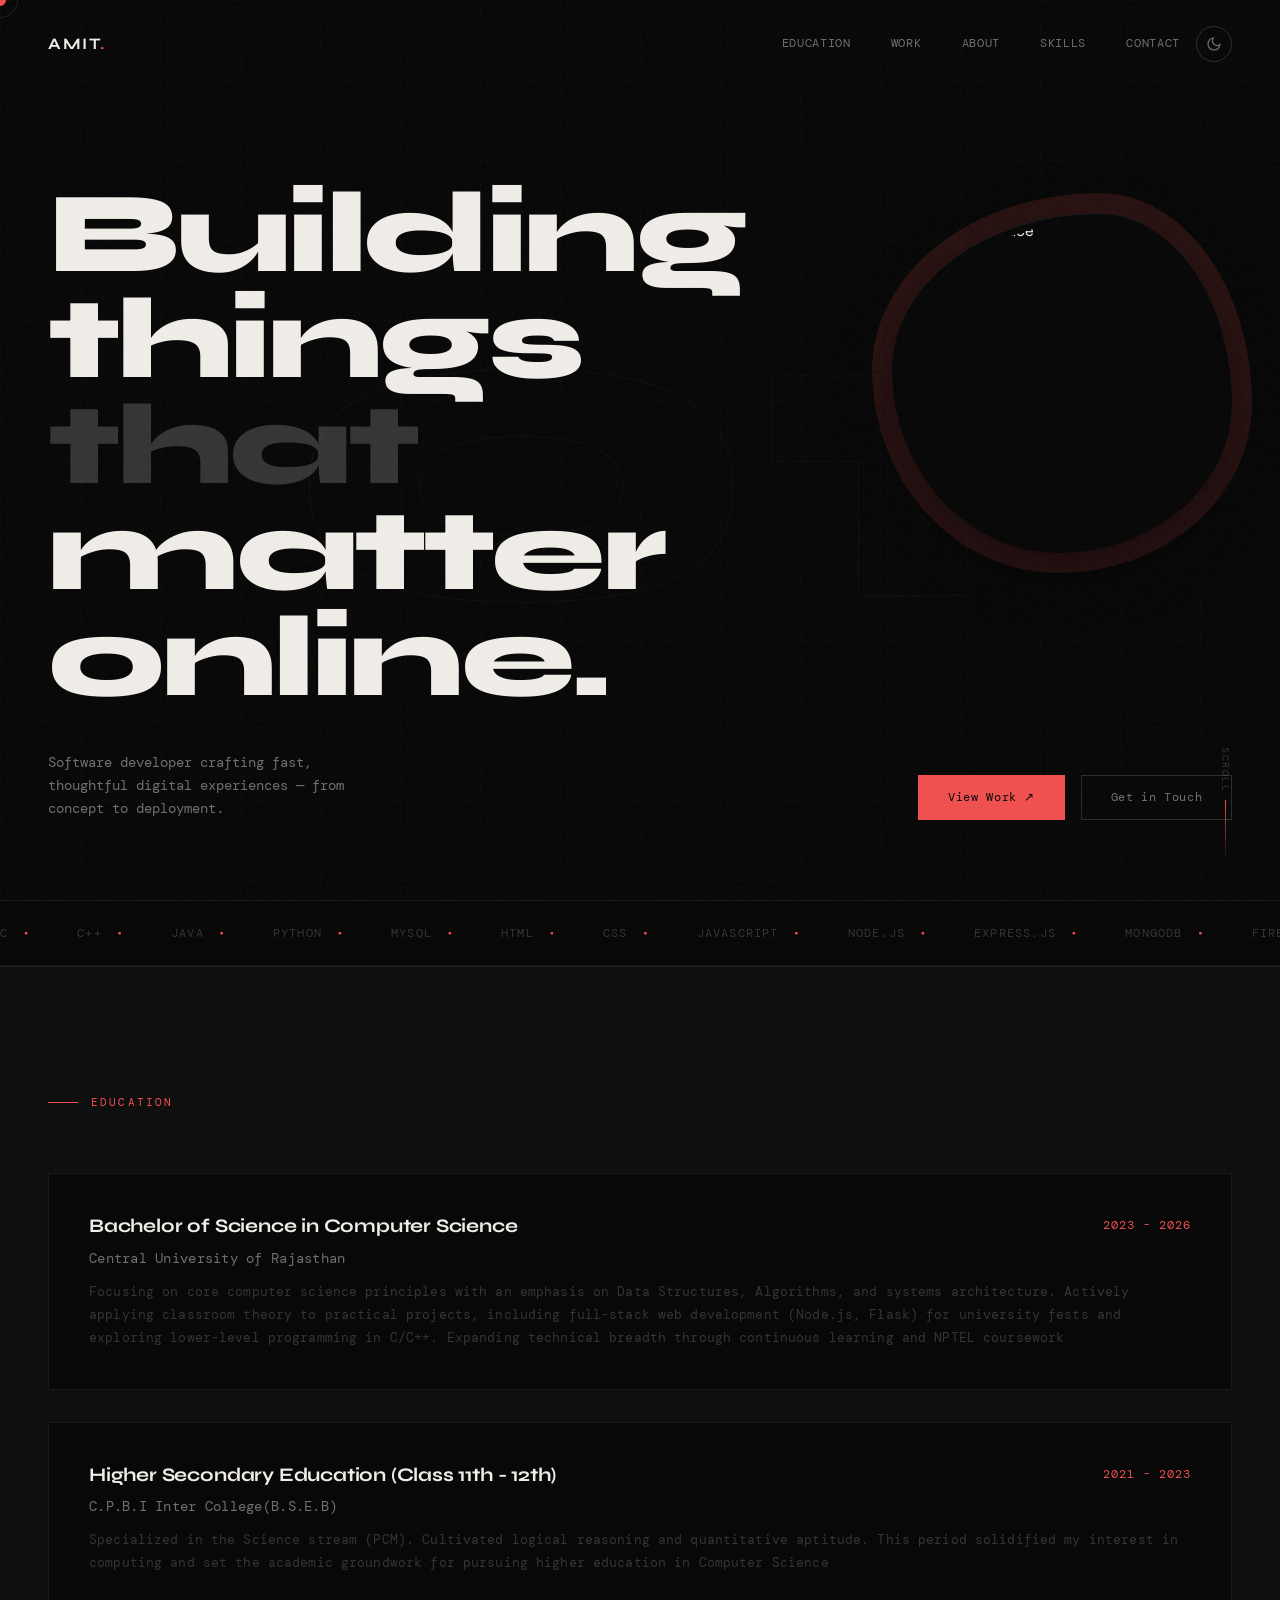
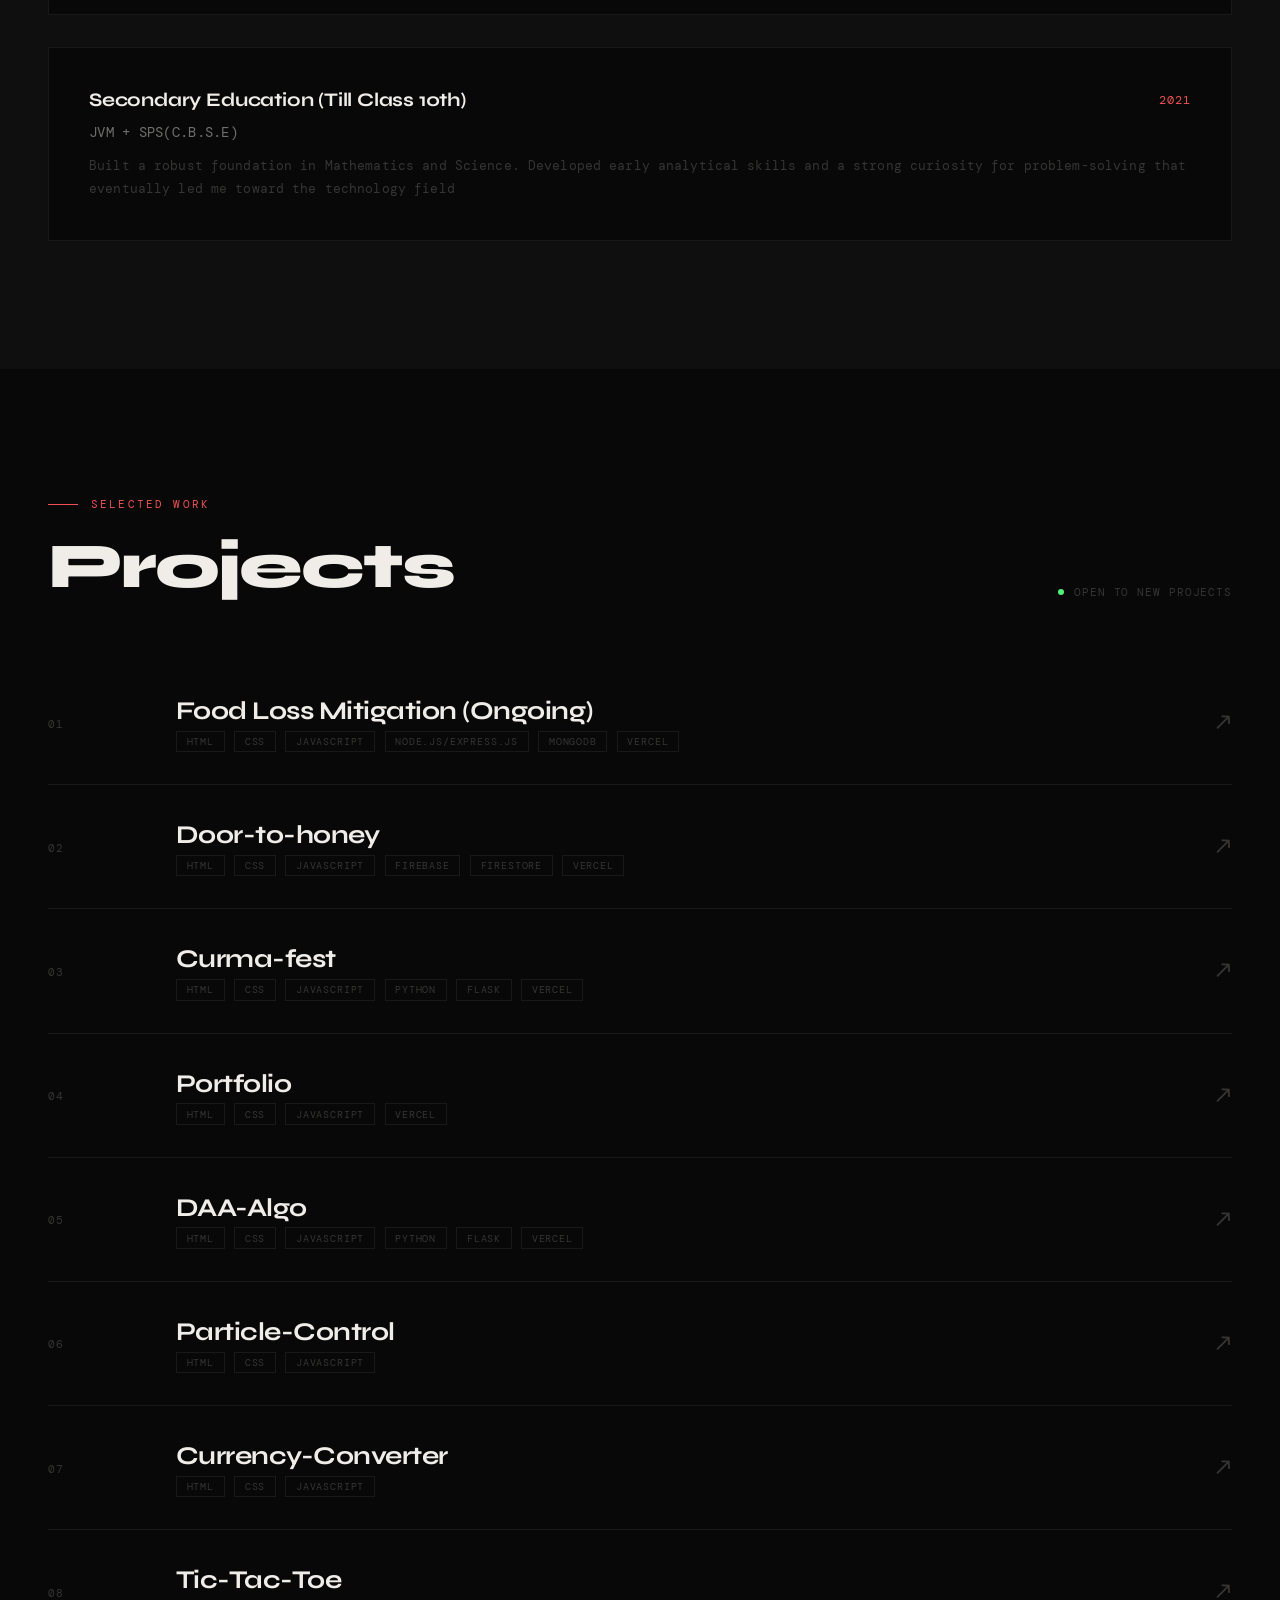
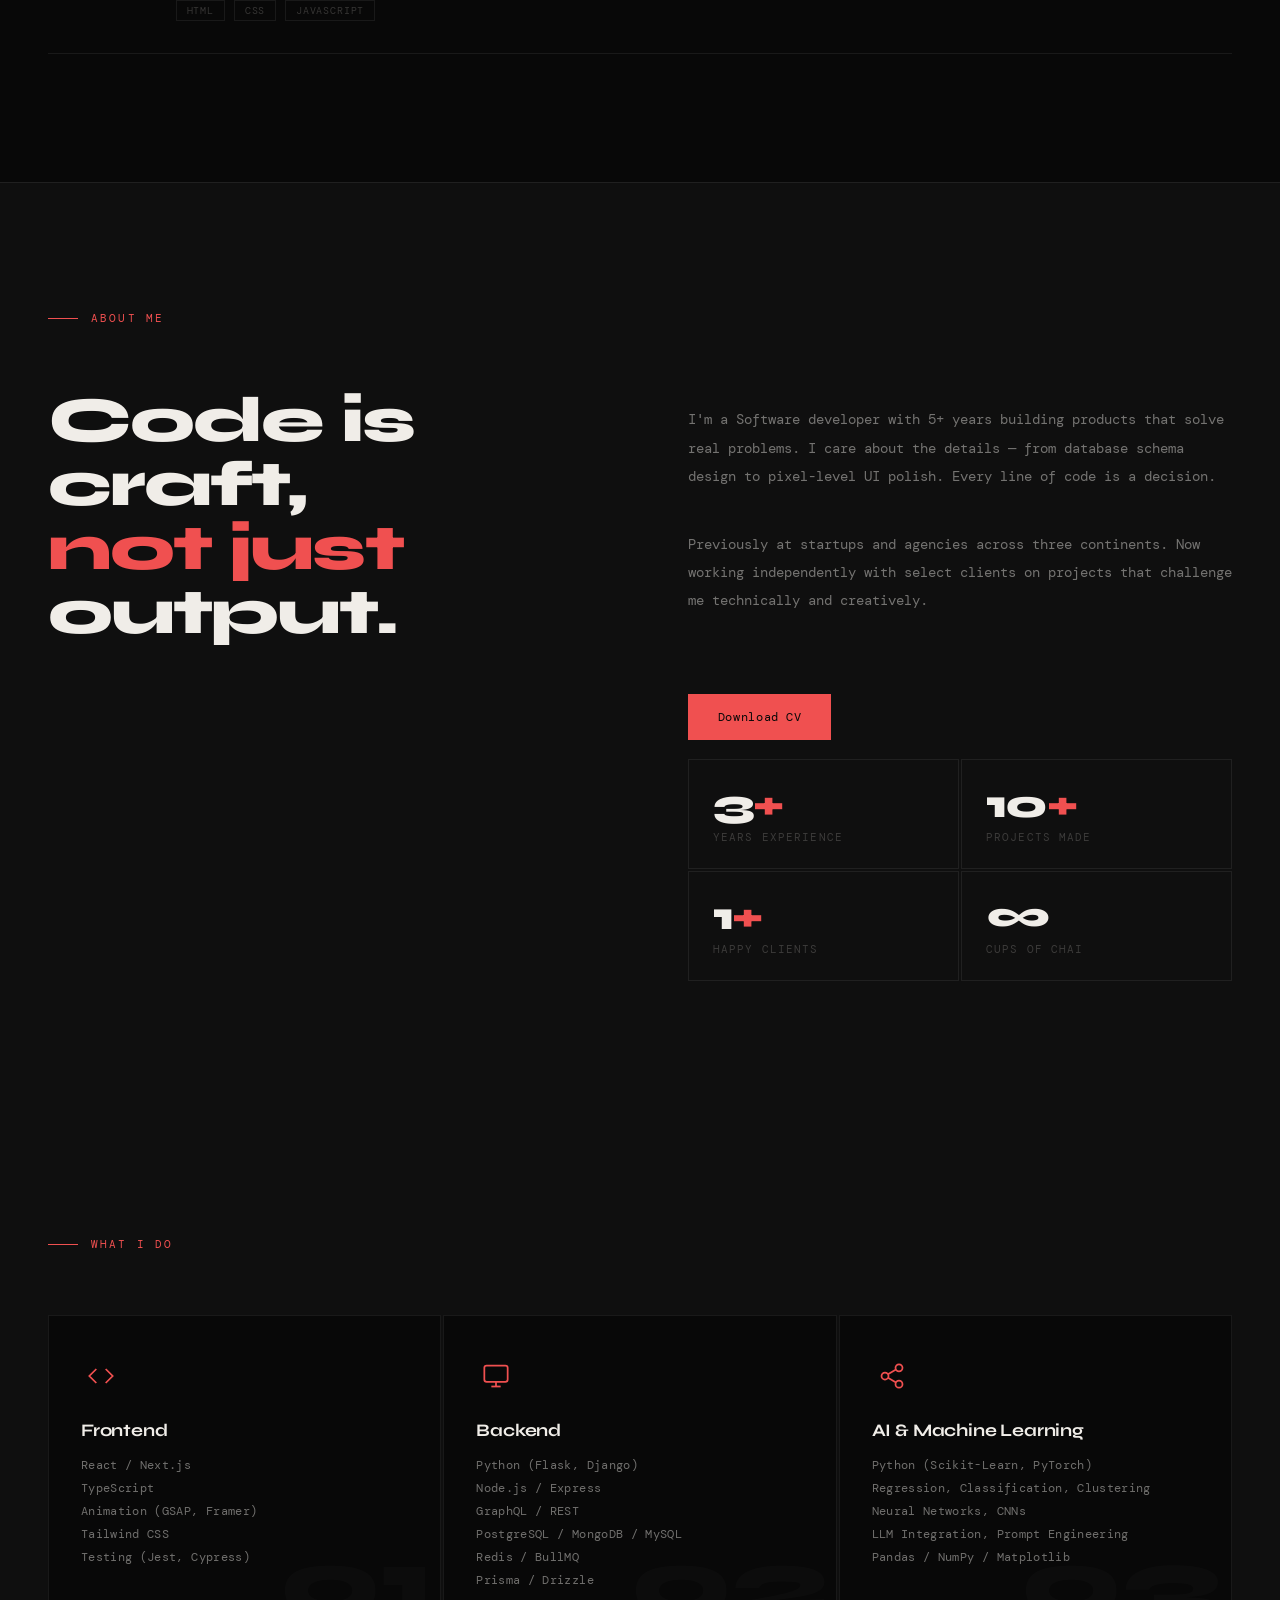
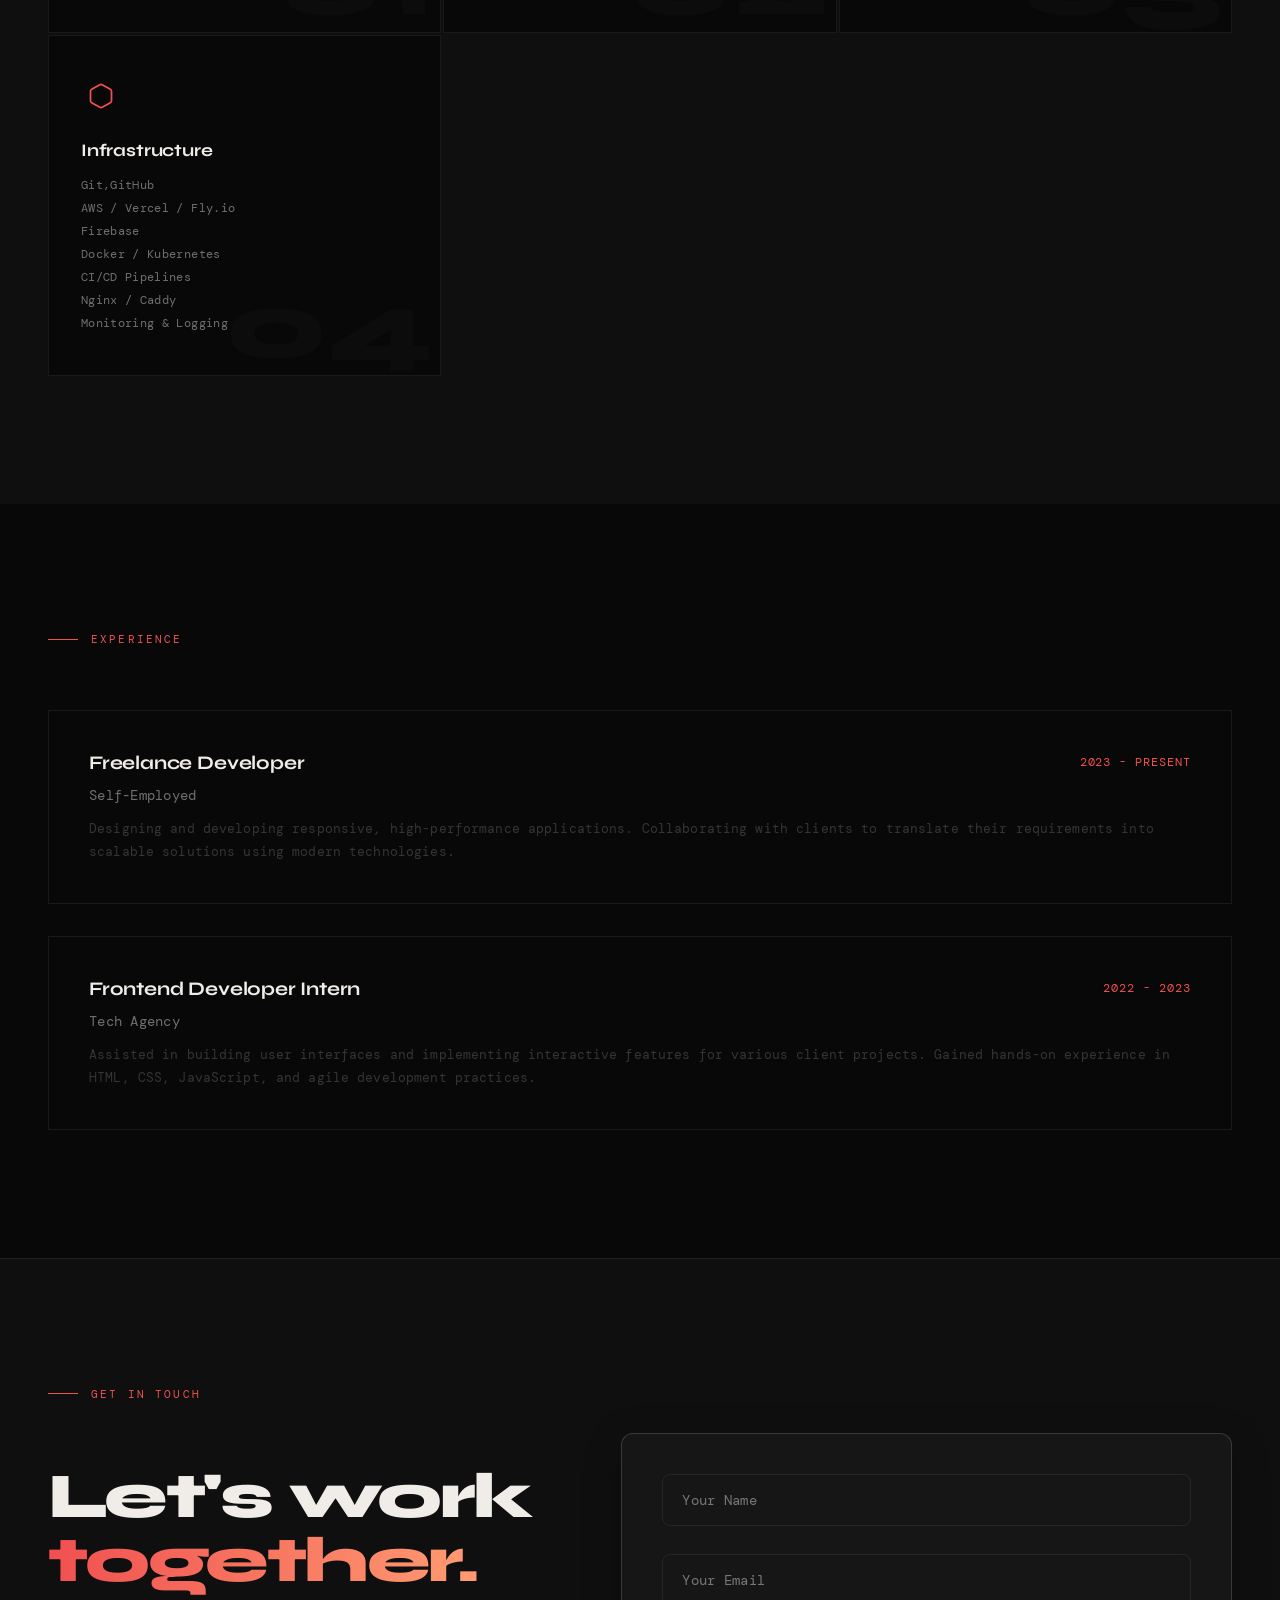
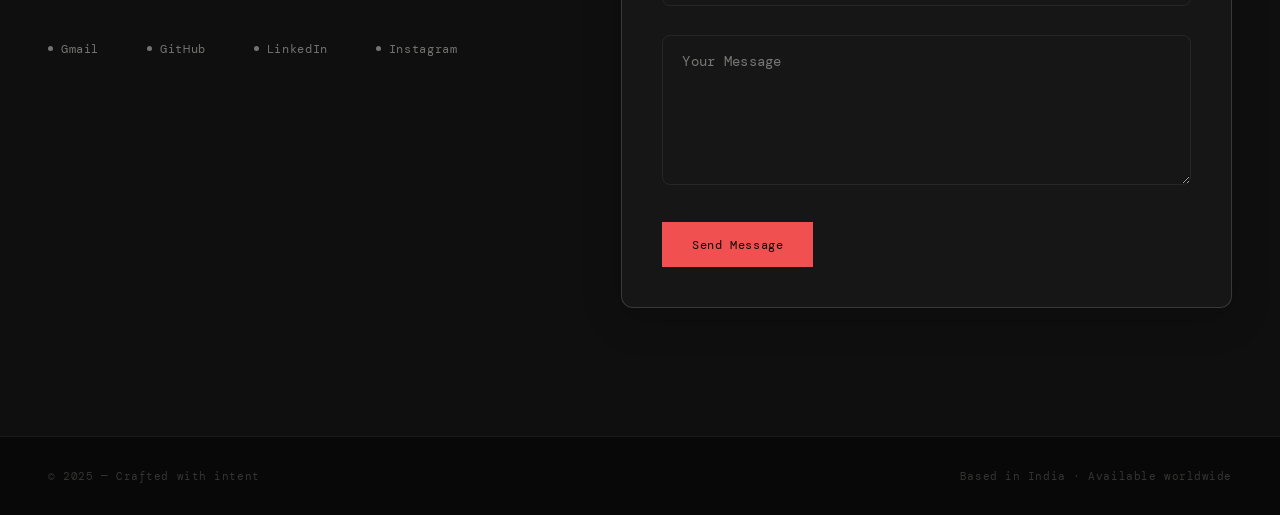
==== commit 4fdc30d2: "Add Git and GitHub to infrastructure skills" ====
--- a/index.html
+++ b/index.html
@@ -408,7 +408,7 @@
                     </svg>
                 </div>
                 <div class="skill-name">Infrastructure</div>
-                <div class="skill-items">AWS / Vercel / Fly.io <br>Firebase<br>Docker / Kubernetes<br>CI/CD
+                <div class="skill-items">Git,GitHub <br>AWS / Vercel / Fly.io <br>Firebase<br>Docker / Kubernetes<br>CI/CD
                     Pipelines<br>Nginx /
                     Caddy<br>Monitoring & Logging</div>
             </div>
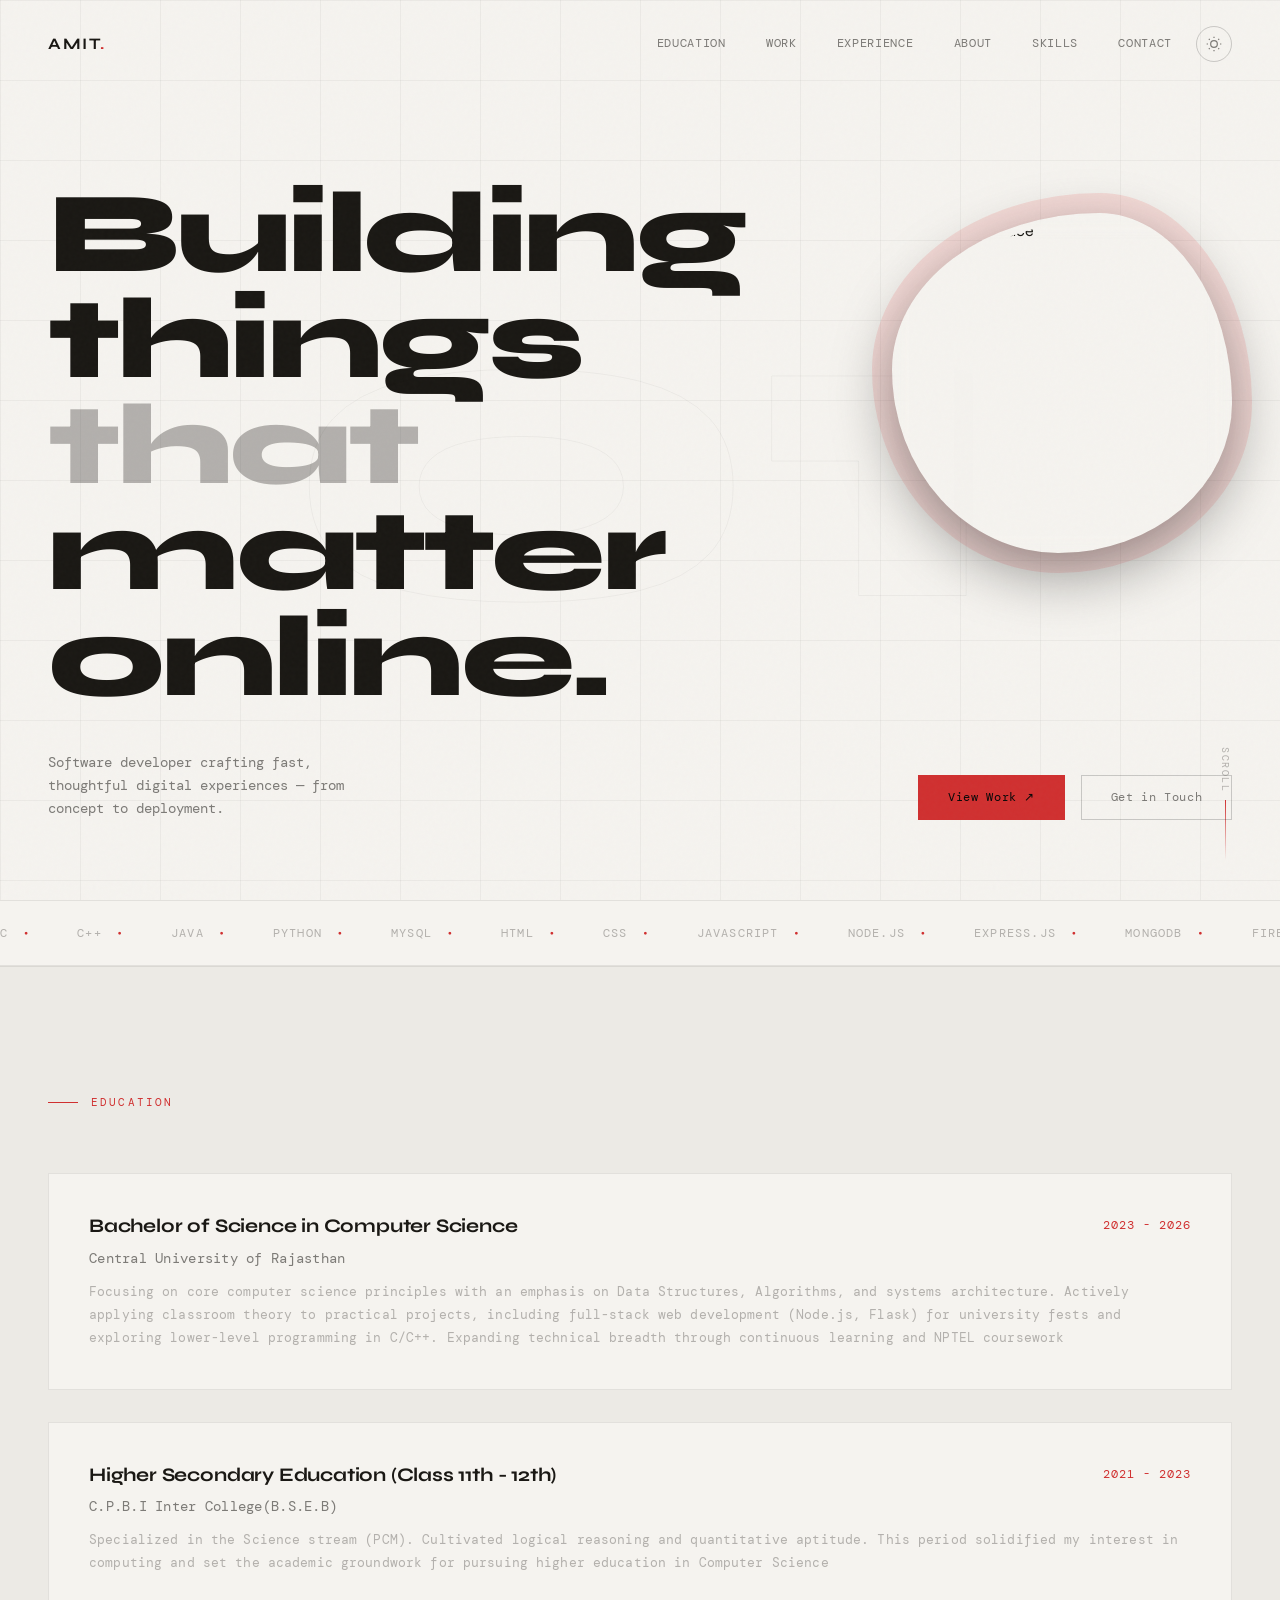
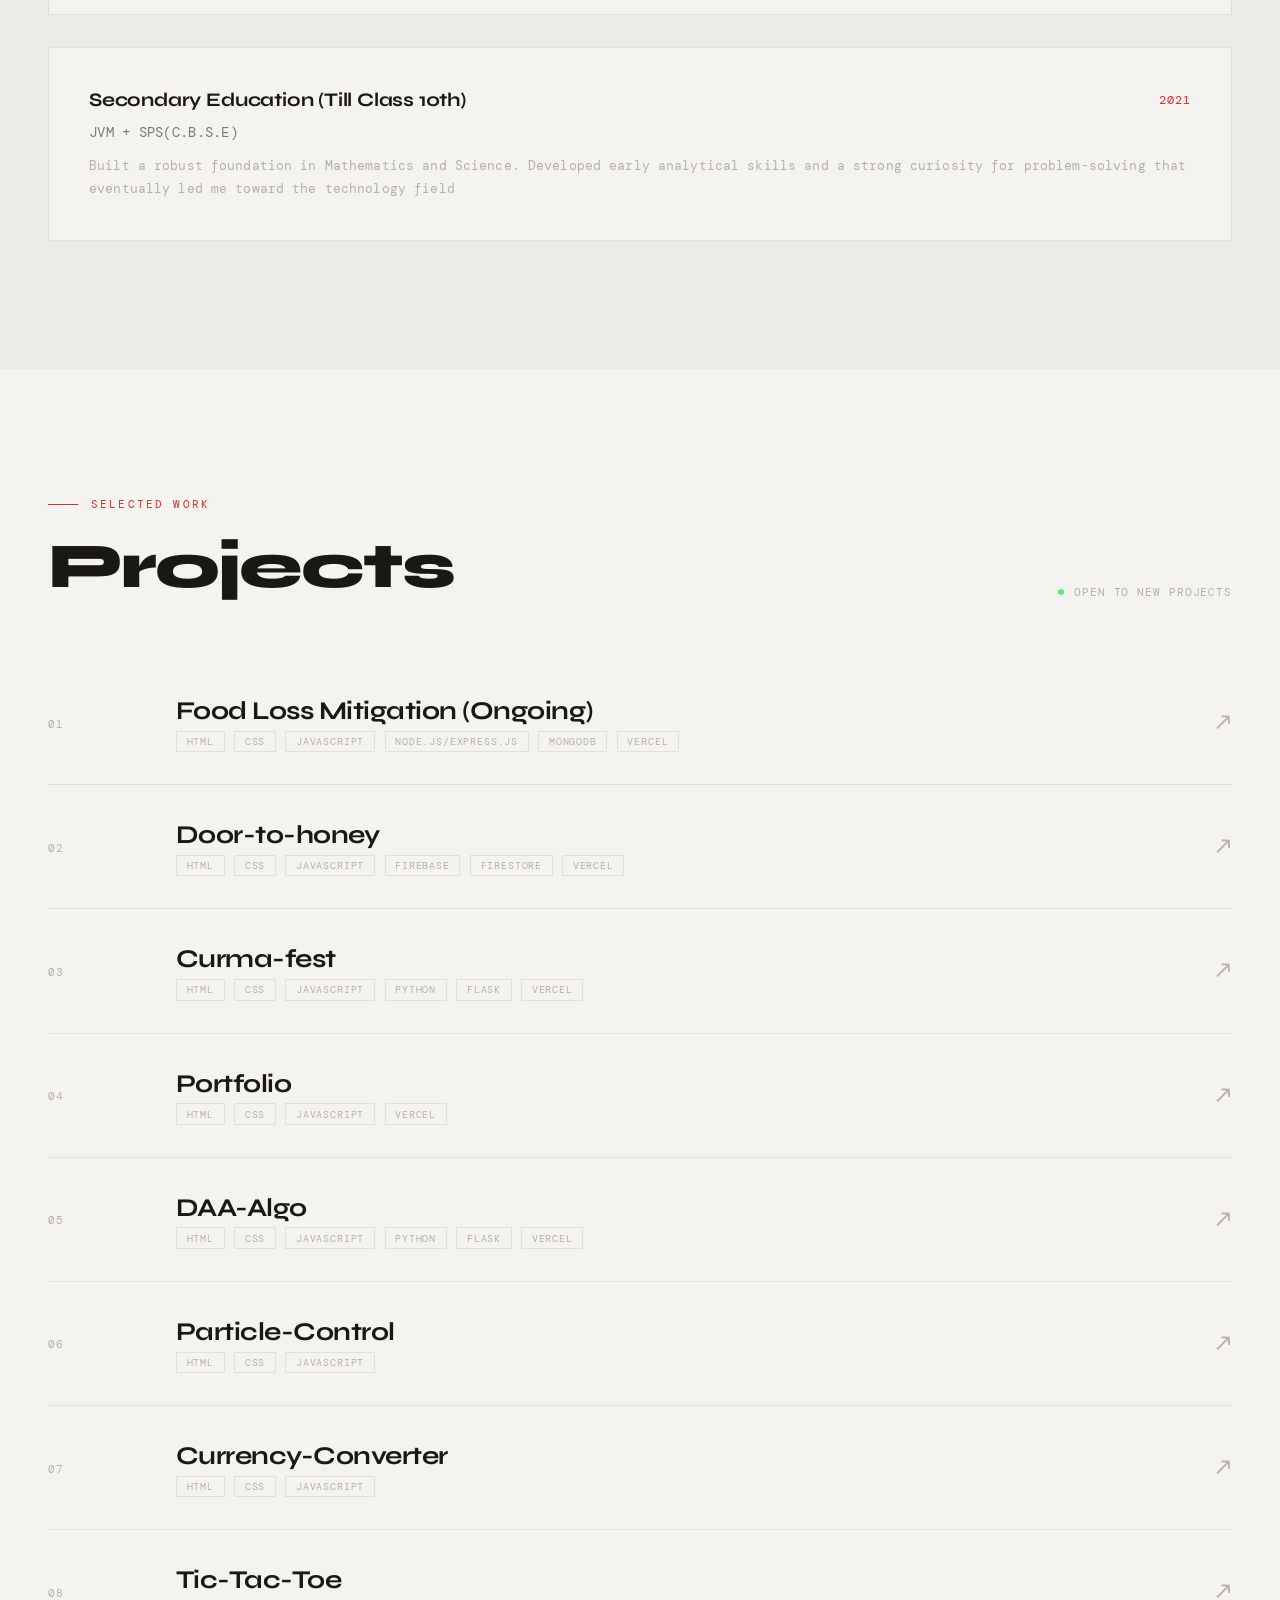
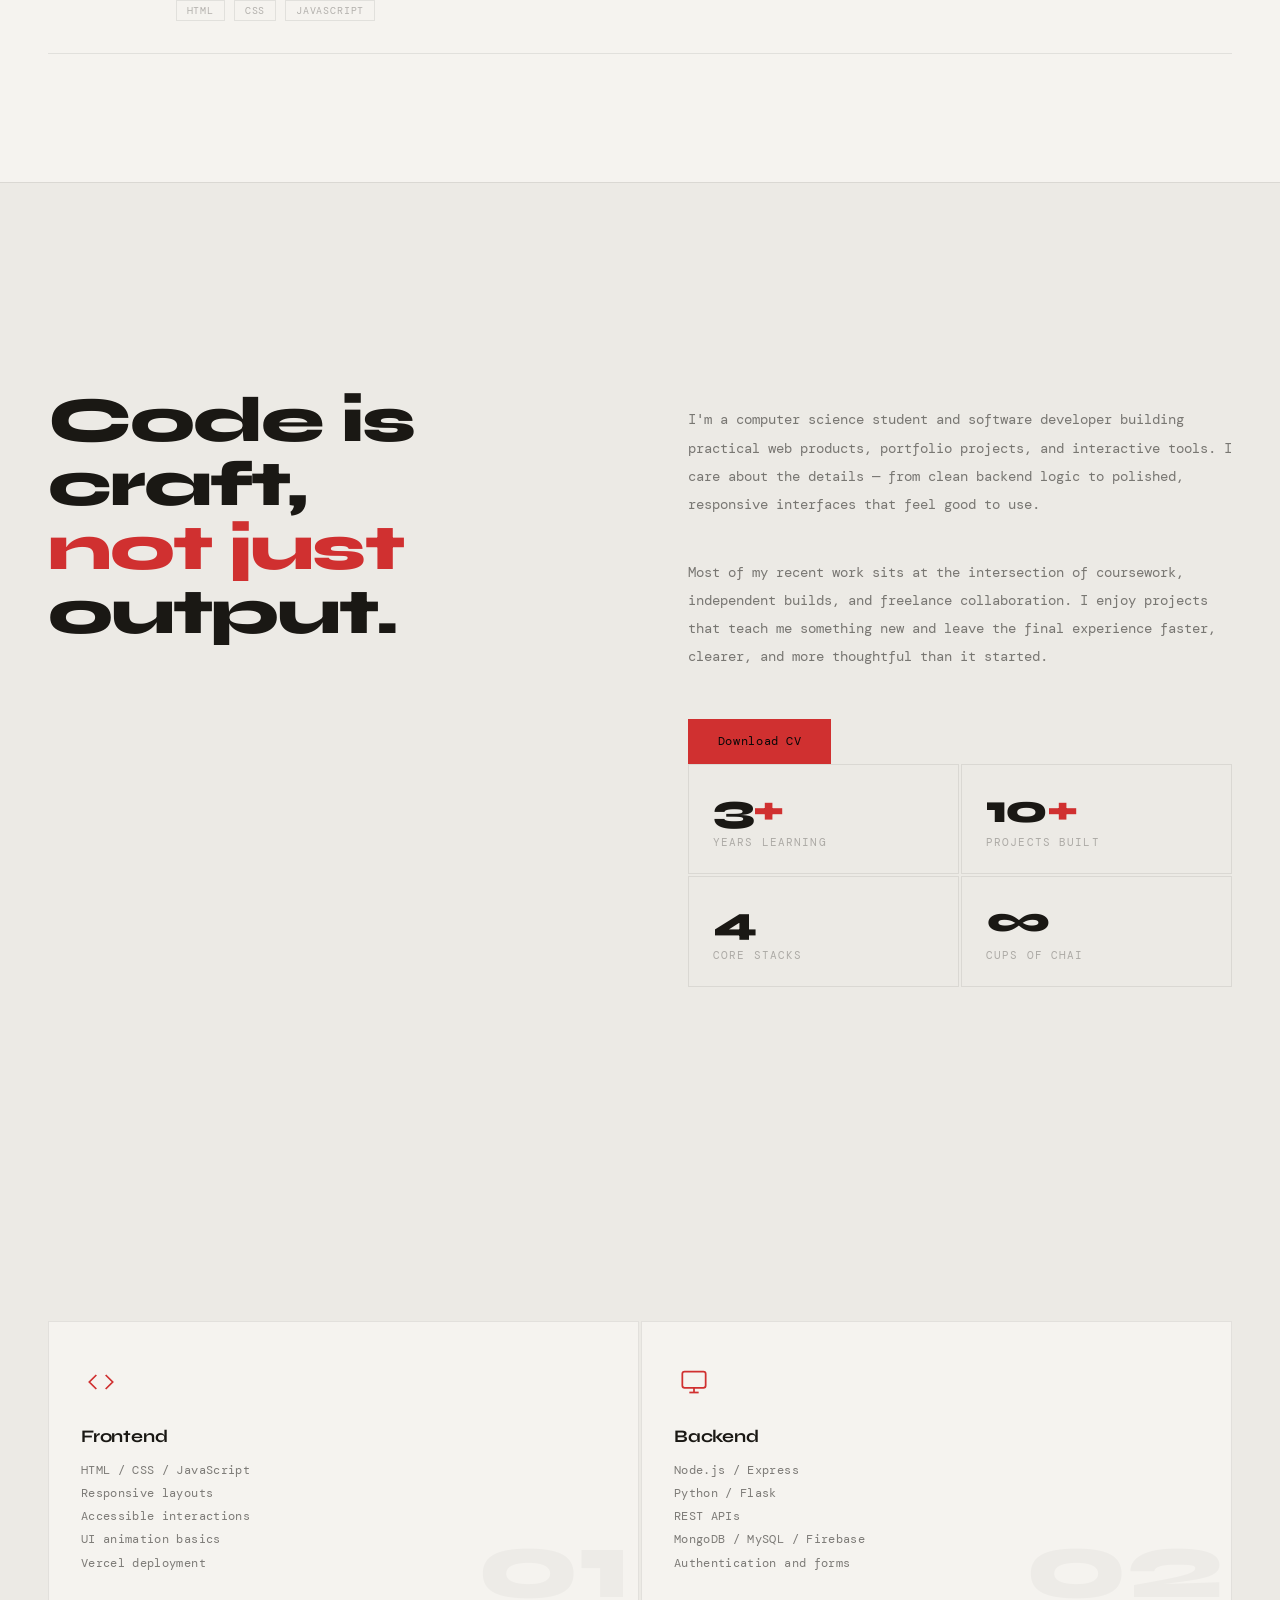
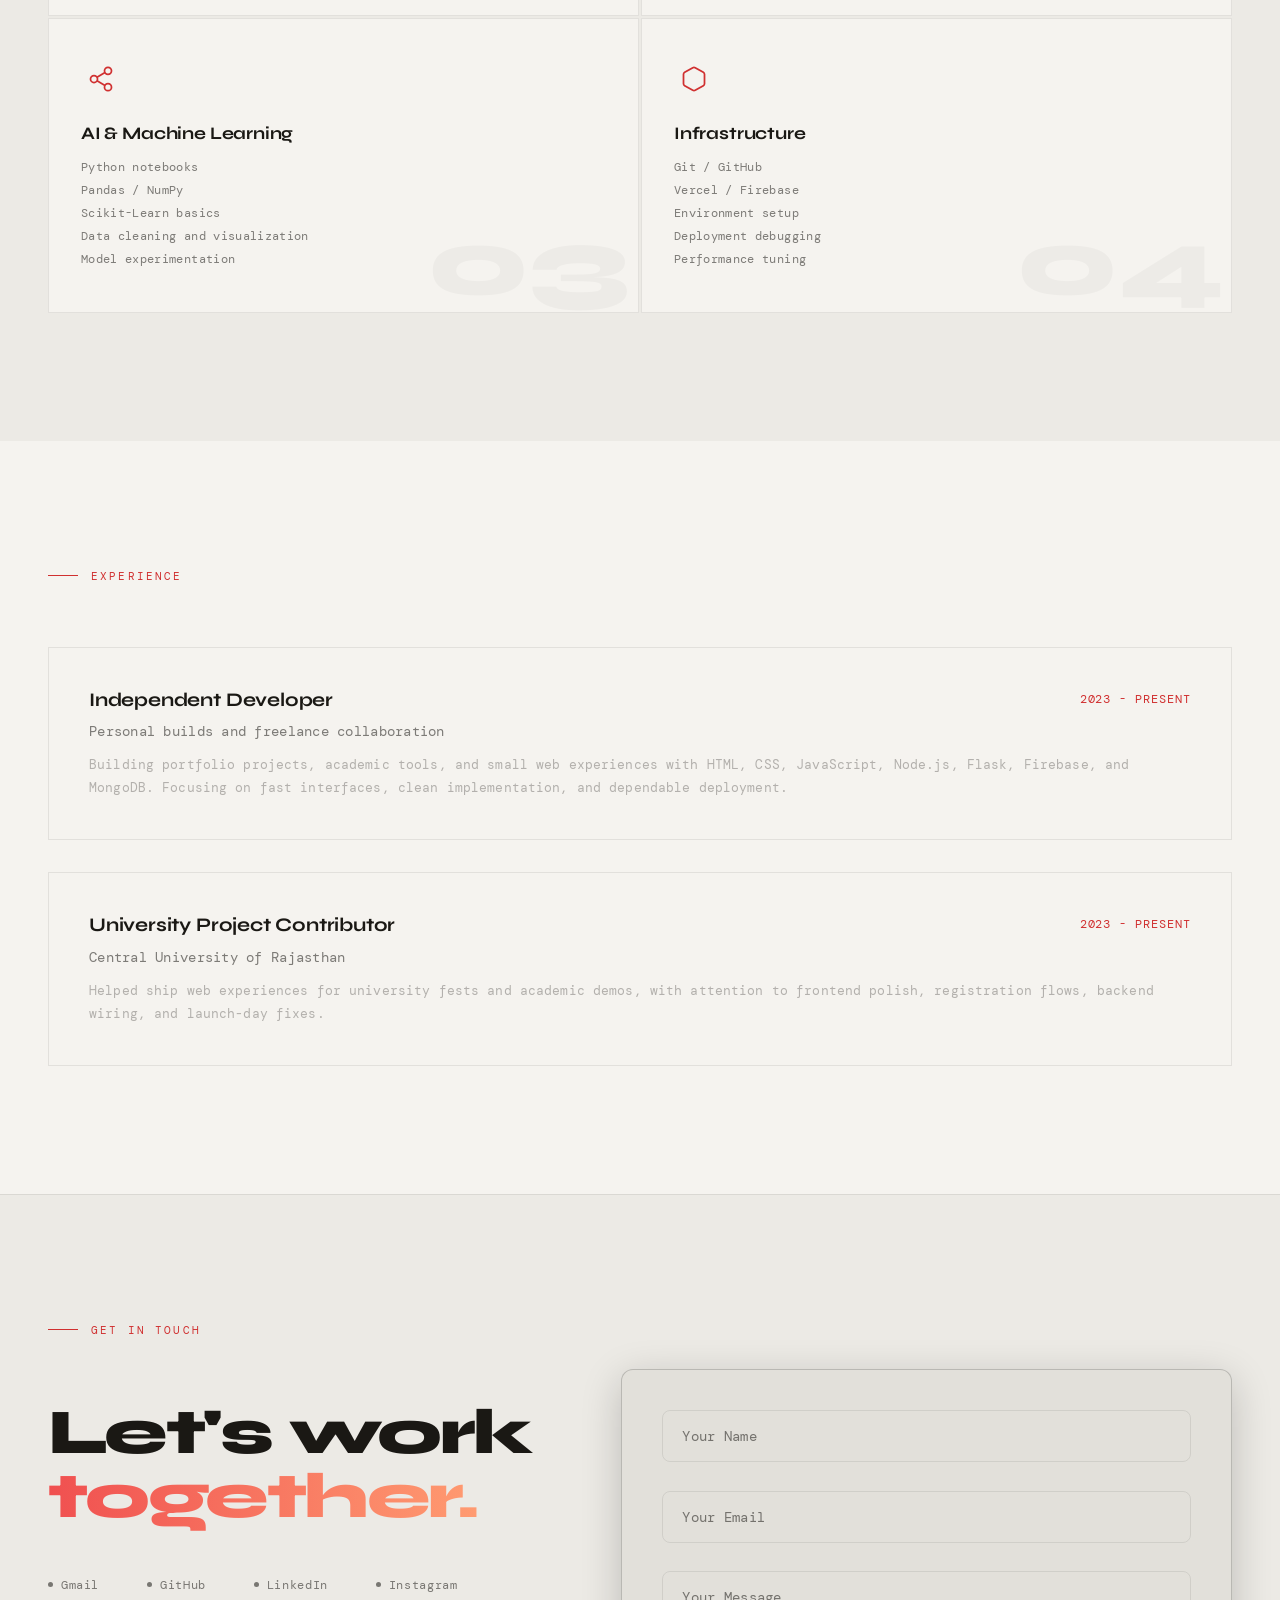
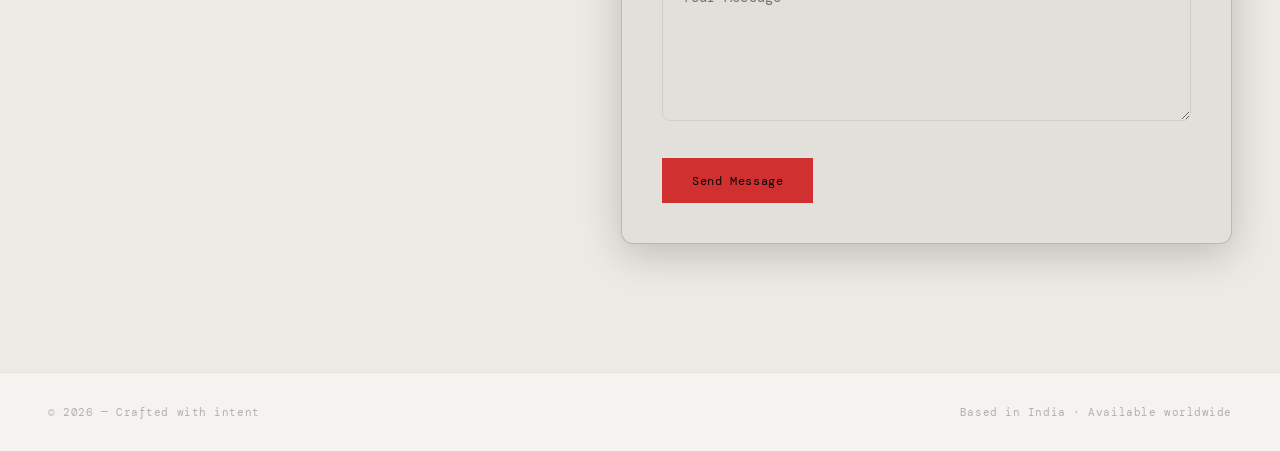
==== commit c03a6f5f: "fix some bugs and error;" ====
--- a/index.html
+++ b/index.html
@@ -5,6 +5,8 @@
     <meta charset="UTF-8">
     <meta name="viewport" content="width=device-width, initial-scale=1.0">
     <title>Portfolio — Amit</title>
+    <meta name="description"
+        content="Amit Kumar's portfolio featuring software projects, education, skills, experience, and contact details.">
     <link rel="preconnect" href="https://fonts.googleapis.com">
     <link rel="preconnect" href="https://fonts.gstatic.com" crossorigin>
     <link
@@ -16,39 +18,68 @@
 <body>
 
     <div class="grid-bg"></div>
-    <div class="cursor" id="cursor"></div>
-    <div class="cursor-ring" id="cursorRing"></div>
+    <div class="cursor" id="cursor" aria-hidden="true"></div>
+    <div class="cursor-ring" id="cursorRing" aria-hidden="true"></div>
 
     <!-- NAV -->
     <nav id="nav">
-        <a href="#" class="nav-logo">Amit<span>.</span></a>
-        <div class="nav-links">
+        <a href="#home" class="nav-logo">Amit<span>.</span></a>
+        <div class="nav-links" id="navLinks">
             <a href="#education">Education</a>
             <a href="#work">Work</a>
+            <a href="#experience">Experience</a>
             <a href="#about">About</a>
             <a href="#skills">Skills</a>
             <a href="#contact">Contact</a>
-        </div>
-        <button class="theme-toggle" id="themeToggle" aria-label="Toggle colour theme" title="Toggle theme">
-            <!-- Moon icon (shown in dark mode) -->
-            <svg class="icon-moon" viewBox="0 0 24 24">
-                <path d="M21 12.79A9 9 0 1111.21 3 7 7 0 0021 12.79z" />
-            </svg>
-            <!-- Sun icon (shown in light mode) -->
-            <svg class="icon-sun" viewBox="0 0 24 24">
-                <circle cx="12" cy="12" r="5" />
-                <line x1="12" y1="1" x2="12" y2="3" />
-                <line x1="12" y1="21" x2="12" y2="23" />
-                <line x1="4.22" y1="4.22" x2="5.64" y2="5.64" />
-                <line x1="18.36" y1="18.36" x2="19.78" y2="19.78" />
-                <line x1="1" y1="12" x2="3" y2="12" />
-                <line x1="21" y1="12" x2="23" y2="12" />
-                <line x1="4.22" y1="19.78" x2="5.64" y2="18.36" />
-                <line x1="18.36" y1="5.64" x2="19.78" y2="4.22" />
-            </svg>
-        </button>
+            <button type="button" class="theme-toggle theme-toggle-mobile" data-theme-toggle
+                aria-label="Toggle colour theme" title="Toggle theme">
+                <svg class="icon-moon" viewBox="0 0 24 24">
+                    <path d="M21 12.79A9 9 0 1111.21 3 7 7 0 0021 12.79z" />
+                </svg>
+                <svg class="icon-sun" viewBox="0 0 24 24">
+                    <circle cx="12" cy="12" r="5" />
+                    <line x1="12" y1="1" x2="12" y2="3" />
+                    <line x1="12" y1="21" x2="12" y2="23" />
+                    <line x1="4.22" y1="4.22" x2="5.64" y2="5.64" />
+                    <line x1="18.36" y1="18.36" x2="19.78" y2="19.78" />
+                    <line x1="1" y1="12" x2="3" y2="12" />
+                    <line x1="21" y1="12" x2="23" y2="12" />
+                    <line x1="4.22" y1="19.78" x2="5.64" y2="18.36" />
+                    <line x1="18.36" y1="5.64" x2="19.78" y2="4.22" />
+                </svg>
+                <span class="theme-toggle-text">Theme</span>
+            </button>
+        </div>
+        <div class="nav-actions">
+            <button type="button" class="nav-toggle" id="navToggle" aria-expanded="false" aria-controls="navLinks"
+                aria-label="Open navigation" title="Open navigation">
+                <span></span>
+                <span></span>
+                <span></span>
+            </button>
+            <button type="button" class="theme-toggle theme-toggle-desktop" id="themeToggle" data-theme-toggle
+                aria-label="Toggle colour theme" title="Toggle theme">
+                <!-- Moon icon (shown in dark mode) -->
+                <svg class="icon-moon" viewBox="0 0 24 24">
+                    <path d="M21 12.79A9 9 0 1111.21 3 7 7 0 0021 12.79z" />
+                </svg>
+                <!-- Sun icon (shown in light mode) -->
+                <svg class="icon-sun" viewBox="0 0 24 24">
+                    <circle cx="12" cy="12" r="5" />
+                    <line x1="12" y1="1" x2="12" y2="3" />
+                    <line x1="12" y1="21" x2="12" y2="23" />
+                    <line x1="4.22" y1="4.22" x2="5.64" y2="5.64" />
+                    <line x1="18.36" y1="18.36" x2="19.78" y2="19.78" />
+                    <line x1="1" y1="12" x2="3" y2="12" />
+                    <line x1="21" y1="12" x2="23" y2="12" />
+                    <line x1="4.22" y1="19.78" x2="5.64" y2="18.36" />
+                    <line x1="18.36" y1="5.64" x2="19.78" y2="4.22" />
+                </svg>
+            </button>
+        </div>
     </nav>
 
+    <main>
     <!-- HERO -->
     <section class="hero" id="home">
         <div class="hero-bg-number">01</div>
@@ -123,7 +154,7 @@
     </div>
 
     <!-- EDUCATION -->
-    <section id="education" style="background: var(--surface); border-top: 1px solid var(--border);">
+    <section id="education" class="section-alt">
         <div class="section-label reveal">Education</div>
         <div class="education-list">
 
@@ -179,7 +210,7 @@
 
         <div class="projects-list">
 
-            <a href="#" class="project-item reveal">
+            <a href="#contact" class="project-item reveal" aria-label="Food Loss Mitigation, request a demo">
                 <div class="project-num">01</div>
                 <div class="project-info">
                     <div class="project-name">Food Loss Mitigation (Ongoing)</div>
@@ -228,7 +259,7 @@
                 <div class="project-arrow">↗</div>
             </a>
 
-            <a href="#" class="project-item reveal">
+            <a href="#home" class="project-item reveal" aria-label="Back to the portfolio home section">
                 <div class="project-num">04</div>
                 <div class="project-info">
                     <div class="project-name">Portfolio</div>
@@ -305,7 +336,7 @@
     </section>
 
     <!-- ABOUT -->
-    <section id="about" style="background: var(--surface); border-top: 1px solid var(--border);">
+    <section id="about" class="section-alt">
         <div class="section-label reveal">About Me</div>
         <div class="about-grid">
             <div>
@@ -318,30 +349,30 @@
             </div>
             <div class="about-right">
                 <p class="about-text reveal">
-                    I'm a Software developer with 5+ years building
-                    products that solve real problems. I care about the
-                    details — from database schema design to pixel-level
-                    UI polish. Every line of code is a decision.
+                    I'm a computer science student and software developer building
+                    practical web products, portfolio projects, and interactive tools.
+                    I care about the details — from clean backend logic to polished,
+                    responsive interfaces that feel good to use.
                 </p>
-                <p class="about-text reveal" style="margin-bottom: 3rem;">
-                    Previously at startups and agencies across three continents.
-                    Now working independently with select clients on projects
-                    that challenge me technically and creatively.
+                <p class="about-text about-text-spaced reveal">
+                    Most of my recent work sits at the intersection of coursework,
+                    independent builds, and freelance collaboration. I enjoy projects
+                    that teach me something new and leave the final experience faster,
+                    clearer, and more thoughtful than it started.
                 </p>
-                <a href="amit'cv.docx" class="btn btn-primary reveal" download>Download CV</a>
-                <br><br>
+                <a href="Amit'cv.pdf" class="btn btn-primary reveal" download>Download CV</a>
                 <div class="about-stats reveal">
                     <div class="stat">
                         <div class="stat-num">3<span>+</span></div>
-                        <div class="stat-label">Years experience</div>
+                        <div class="stat-label">Years learning</div>
                     </div>
                     <div class="stat">
                         <div class="stat-num">10<span>+</span></div>
-                        <div class="stat-label">Projects made</div>
+                        <div class="stat-label">Projects built</div>
                     </div>
                     <div class="stat">
-                        <div class="stat-num">1<span>+</span></div>
-                        <div class="stat-label">Happy clients</div>
+                        <div class="stat-num">4</div>
+                        <div class="stat-label">Core stacks</div>
                     </div>
                     <div class="stat">
                         <div class="stat-num">∞</div>
@@ -366,9 +397,8 @@
                     </svg>
                 </div>
                 <div class="skill-name">Frontend</div>
-                <div class="skill-items">React / Next.js<br>TypeScript<br>Animation (GSAP, Framer)<br>Tailwind
-                    CSS<br>Testing
-                    (Jest, Cypress)</div>
+                <div class="skill-items">HTML / CSS / JavaScript<br>Responsive layouts<br>Accessible interactions<br>UI
+                    animation basics<br>Vercel deployment</div>
             </div>
 
             <div class="skill-card reveal" data-num="02">
@@ -380,10 +410,8 @@
                     </svg>
                 </div>
                 <div class="skill-name">Backend</div>
-                <div class="skill-items">Python (Flask, Django)<br>Node.js / Express<br>GraphQL / REST<br>PostgreSQL /
-                    MongoDB / MySQL<br>Redis /
-                    BullMQ<br>Prisma
-                    / Drizzle</div>
+                <div class="skill-items">Node.js / Express<br>Python / Flask<br>REST APIs<br>MongoDB / MySQL /
+                    Firebase<br>Authentication and forms</div>
             </div>
 
             <div class="skill-card reveal" data-num="03">
@@ -397,7 +425,8 @@
                     </svg>
                 </div>
                 <div class="skill-name">AI & Machine Learning</div>
-                <div class="skill-items">Python (Scikit-Learn, PyTorch)<br>Regression, Classification, Clustering<br>Neural Networks, CNNs<br>LLM Integration, Prompt Engineering<br>Pandas / NumPy / Matplotlib</div>
+                <div class="skill-items">Python notebooks<br>Pandas / NumPy<br>Scikit-Learn basics<br>Data cleaning and
+                    visualization<br>Model experimentation</div>
             </div>
 
             <div class="skill-card reveal" data-num="04">
@@ -408,9 +437,8 @@
                     </svg>
                 </div>
                 <div class="skill-name">Infrastructure</div>
-                <div class="skill-items">Git,GitHub <br>AWS / Vercel / Fly.io <br>Firebase<br>Docker / Kubernetes<br>CI/CD
-                    Pipelines<br>Nginx /
-                    Caddy<br>Monitoring & Logging</div>
+                <div class="skill-items">Git / GitHub<br>Vercel / Firebase<br>Environment setup<br>Deployment
+                    debugging<br>Performance tuning</div>
             </div>
 
         </div>
@@ -422,23 +450,22 @@
         <div class="education-list">
             <div class="education-item reveal">
                 <div class="education-header">
-                    <h3 class="education-title">Freelance Developer</h3>
+                    <h3 class="education-title">Independent Developer</h3>
                     <span class="education-year">2023 - Present</span>
                 </div>
-                <p class="education-institution">Self-Employed</p>
-                <p class="education-description">Designing and developing responsive, high-performance applications.
-                    Collaborating with clients to translate their requirements into scalable solutions using modern
-                    technologies.</p>
+                <p class="education-institution">Personal builds and freelance collaboration</p>
+                <p class="education-description">Building portfolio projects, academic tools, and small web experiences
+                    with HTML, CSS, JavaScript, Node.js, Flask, Firebase, and MongoDB. Focusing on fast interfaces,
+                    clean implementation, and dependable deployment.</p>
             </div>
             <div class="education-item reveal">
                 <div class="education-header">
-                    <h3 class="education-title">Frontend Developer Intern</h3>
-                    <span class="education-year">2022 - 2023</span>
-                </div>
-                <p class="education-institution">Tech Agency</p>
-                <p class="education-description">Assisted in building user interfaces and implementing interactive
-                    features for various client projects. Gained hands-on experience in HTML, CSS, JavaScript, and agile
-                    development practices.</p>
+                    <h3 class="education-title">University Project Contributor</h3>
+                    <span class="education-year">2023 - Present</span>
+                </div>
+                <p class="education-institution">Central University of Rajasthan</p>
+                <p class="education-description">Helped ship web experiences for university fests and academic demos,
+                    with attention to frontend polish, registration flows, backend wiring, and launch-day fixes.</p>
             </div>
         </div>
     </section>
@@ -449,17 +476,17 @@
 
         <div class="contact-container">
             <div class="contact-left">
-                <a href="mailto:hello@yourname.dev" class="contact-big reveal">
+                <a href="mailto:mamit264448@gmail.com" class="contact-big reveal">
                     Let's work<br><span>together.</span>
                 </a>
                 <div class="contact-links reveal">
                     <a href="mailto:mamit264448@gmail.com" class="contact-link"><span class="dot"></span>Gmail</a>
-                    <a href="https://github.com/amit2120y" target="_blank" class="contact-link"><span
+                    <a href="https://github.com/amit2120y" target="_blank" rel="noopener noreferrer" class="contact-link"><span
                             class="dot"></span>
                         GitHub</a>
-                    <a href="https://www.linkedin.com/in/amit-kumar-ba993b1b3/" target="_blank"
+                    <a href="https://www.linkedin.com/in/amit-kumar-ba993b1b3/" target="_blank" rel="noopener noreferrer"
                         class="contact-link"><span class="dot"></span> LinkedIn</a>
-                    <a href="https://www.instagram.com/amit2120y/" target="_blank" class="contact-link"><span
+                    <a href="https://www.instagram.com/amit2120y/" target="_blank" rel="noopener noreferrer" class="contact-link"><span
                             class="dot"></span> Instagram</a>
                 </div>
             </div>
@@ -467,11 +494,11 @@
             <div class="contact-right reveal">
                 <form class="contact-form" action="https://formspree.io/f/meeppdvl" method="POST">
                     <div class="form-group">
-                        <input type="text" id="name" name="name" placeholder="Your Name" class="form-input" required>
+                        <input type="text" id="name" name="name" placeholder="Your Name" class="form-input" autocomplete="name" required>
                     </div>
 
                     <div class="form-group">
-                        <input type="email" id="email" name="email" placeholder="Your Email" class="form-input"
+                        <input type="email" id="email" name="email" placeholder="Your Email" class="form-input" autocomplete="email"
                             required>
                     </div>
 
@@ -485,14 +512,15 @@
             </div>
         </div>
     </section>
+    </main>
 
     <!-- FOOTER -->
     <footer>
-        <p>© 2025 — Crafted with intent</p>
+        <p>© <span id="currentYear">2026</span> — Crafted with intent</p>
         <p>Based in India · Available worldwide</p>
     </footer>
 
     <script src="script.js"></script>
 </body>
 
-</html>+</html>
--- a/styles.css
+++ b/styles.css
@@ -20,6 +20,7 @@
   --accent3: #4080f0;
   --mono: "DM Mono", monospace;
   --head: "Syne", sans-serif;
+  --nav-height: 88px;
 }
 
 [data-theme="light"] {
@@ -47,7 +48,6 @@
   background: var(--bg);
   color: var(--text);
   font-family: var(--head);
-  cursor: none;
   overflow-x: hidden;
   transition:
     background 0.4s ease,
@@ -56,6 +56,7 @@
 
 /* CUSTOM CURSOR */
 .cursor {
+  display: none;
   width: 12px;
   height: 12px;
   background: var(--accent);
@@ -70,8 +71,10 @@
     transform 0.1s ease,
     background 0.2s ease,
     width 0.2s ease,
-    height 0.2s ease;
+    height 0.2s ease,
+    opacity 0.2s ease;
   mix-blend-mode: normal;
+  opacity: 0;
 }
 
 [data-theme="light"] .cursor {
@@ -91,6 +94,7 @@
 }
 
 .cursor-ring {
+  display: none;
   width: 36px;
   height: 36px;
   border: 1px solid rgba(240, 93, 80, 0.35);
@@ -104,12 +108,20 @@
   transition:
     transform 0.18s ease,
     opacity 0.2s ease;
-  opacity: 0.6;
+  opacity: 0;
 }
 
 [data-theme="light"] .cursor-ring {
   border: 1px solid rgba(139, 0, 0, 0.5);
   mix-blend-mode: normal;
+}
+
+.cursor.is-visible {
+  opacity: 1;
+}
+
+.cursor-ring.is-visible {
+  opacity: 0.6;
 }
 
 /* NOISE OVERLAY */
@@ -129,9 +141,10 @@
   top: 0;
   left: 0;
   right: 0;
-  z-index: 100;
+  z-index: 1101;
   display: flex;
   align-items: center;
+  gap: 1.5rem;
   padding: 1.6rem 3rem;
   border-bottom: 1px solid transparent;
   transition:
@@ -160,7 +173,7 @@
   display: flex;
   align-items: center;
   justify-content: center;
-  cursor: none;
+  cursor: pointer;
   transition:
     border-color 0.25s,
     color 0.25s,
@@ -168,18 +181,18 @@
     transform 0.3s;
   flex-shrink: 0;
   padding: 0;
-  margin-left: 1rem;
+  margin-left: 0;
 }
 
 .theme-toggle:hover {
   border-color: var(--accent);
   color: var(--accent);
-  background: rgba(200, 240, 80, 0.08);
+  background: rgba(240, 80, 80, 0.08);
   transform: rotate(20deg);
 }
 
 [data-theme="light"] .theme-toggle:hover {
-  background: rgba(106, 170, 0, 0.08);
+  background: rgba(208, 48, 48, 0.08);
 }
 
 .theme-toggle svg {
@@ -210,6 +223,69 @@
   display: none;
 }
 
+.theme-toggle-mobile {
+  display: none;
+}
+
+.theme-toggle-text {
+  font-family: var(--mono);
+  font-size: 0.72rem;
+  letter-spacing: 0.08em;
+  text-transform: uppercase;
+}
+
+.nav-actions {
+  display: flex;
+  align-items: center;
+  gap: 0.85rem;
+  margin-left: auto;
+}
+
+.nav-toggle {
+  display: none;
+  width: 36px;
+  height: 36px;
+  border: 1px solid var(--border-hover);
+  border-radius: 50%;
+  background: rgba(255, 255, 255, 0.04);
+  color: var(--text);
+  align-items: center;
+  justify-content: center;
+  flex-direction: column;
+  gap: 4px;
+  transition:
+    border-color 0.25s,
+    background 0.25s,
+    transform 0.25s;
+}
+
+.nav-toggle span {
+  width: 15px;
+  height: 1.5px;
+  background: currentColor;
+  transition:
+    transform 0.25s ease,
+    opacity 0.25s ease;
+}
+
+nav.menu-open .nav-toggle span:nth-child(1) {
+  transform: translateY(5px) rotate(45deg);
+}
+
+nav.menu-open .nav-toggle span:nth-child(2) {
+  opacity: 0;
+}
+
+nav.menu-open .nav-toggle span:nth-child(3) {
+  transform: translateY(-5px) rotate(-45deg);
+}
+
+.nav-toggle:hover {
+  border-color: var(--accent);
+  background: rgba(240, 80, 80, 0.08);
+  transform: rotate(6deg);
+}
+
 .nav-logo {
   font-size: 1rem;
   font-weight: 700;
@@ -227,7 +303,7 @@
   display: flex;
   gap: 2.5rem;
   flex: 1;
-  justify-content: right;
+  justify-content: flex-end;
 }
 
 .nav-links a {
@@ -289,18 +365,6 @@
   -webkit-text-stroke: 1px rgba(0, 0, 0, 0.04);
 }
 
-.hero-label {
-  font-family: var(--mono);
-  font-size: 0.72rem;
-  color: var(--accent);
-  letter-spacing: 0.15em;
-  text-transform: uppercase;
-  margin-bottom: 1.8rem;
-  opacity: 0;
-  transform: translateY(20px);
-  animation: fadeUp 0.8s ease 0.3s forwards;
-}
-
 .hero-title {
   font-size: clamp(3.5rem, 9vw, 9rem);
   font-weight: 800;
@@ -308,9 +372,6 @@
   letter-spacing: -0.03em;
   margin-bottom: 2.5rem;
   max-width: 900px;
-  opacity: 0;
-  transform: translateY(30px);
-  animation: fadeUp 0.9s ease 0.5s forwards;
 }
 
 .hero-title em {
@@ -329,15 +390,13 @@
 
 .hero-left {
   flex: 1;
+  max-width: 760px;
 }
 
 .hero-right {
   flex: 0 1 auto;
   display: flex;
   align-items: flex-start;
-  opacity: 0;
-  transform: translateX(40px) translateY(20px);
-  animation: fadeUp 0.9s ease 0.8s forwards;
 }
 
 .hero-image-frame {
@@ -396,9 +455,6 @@
   display: flex;
   justify-content: flex-start;
   align-items: flex-end;
-  opacity: 0;
-  transform: translateY(20px);
-  animation: fadeUp 0.8s ease 0.8s forwards;
 }
 
 .hero-desc {
@@ -411,14 +467,12 @@
 
 .hero-cta {
   display: flex;
+  flex-wrap: wrap;
   gap: 1rem;
   position: absolute;
   bottom: 5rem;
   right: 3rem;
-  opacity: 0;
   z-index: 1;
-  transform: translateY(20px);
-  animation: fadeUp 0.8s ease 0.8s forwards;
 }
 
 .btn {
@@ -432,7 +486,7 @@
   text-decoration: none;
   border: 1px solid;
   transition: all 0.25s ease;
-  cursor: none;
+  cursor: pointer;
 }
 
 .btn-primary {
@@ -465,8 +519,6 @@
   flex-direction: column;
   align-items: center;
   gap: 0.5rem;
-  opacity: 0;
-  animation: fadeUp 0.8s ease 1.2s forwards;
 }
 
 .scroll-indicator span {
@@ -521,6 +573,13 @@
 /* SECTION BASE */
 section {
   padding: 8rem 3rem;
+  position: relative;
+  z-index: 1;
+}
+
+.section-alt {
+  background: var(--surface);
+  border-top: 1px solid var(--border);
 }
 
 .section-label {
@@ -548,7 +607,7 @@
   display: grid;
   grid-template-columns: 1fr 1fr;
   gap: 6rem;
-  align-items: start;
+  align-items: flex-start;
   margin-top: 4rem;
 }
 
@@ -588,6 +647,10 @@
   color: var(--text-muted);
   line-height: 2;
   margin-bottom: 2.5rem;
+}
+
+.about-text-spaced {
+  margin-bottom: 3rem;
 }
 
 .about-stats {
@@ -656,7 +719,7 @@
 .education-header {
   display: flex;
   justify-content: space-between;
-  align-items: start;
+  align-items: flex-start;
   margin-bottom: 0.8rem;
   gap: 2rem;
 }
@@ -728,7 +791,7 @@
   position: relative;
   overflow: hidden;
   transition: padding-left 0.35s ease;
-  cursor: none;
+  cursor: pointer;
 }
 
 .project-item::before {
@@ -810,7 +873,7 @@
 
 .skills-grid {
   display: grid;
-  grid-template-columns: repeat(3, 1fr);
+  grid-template-columns: repeat(2, minmax(0, 1fr));
   gap: 2px;
   margin-top: 4rem;
 }
@@ -883,45 +946,6 @@
   letter-spacing: 0.03em;
 }
 
-/* PROCESS */
-.process-list {
-  margin-top: 4rem;
-  display: flex;
-  flex-direction: column;
-  gap: 0;
-}
-
-.process-item {
-  display: grid;
-  grid-template-columns: 60px 1fr;
-  gap: 2rem;
-  padding: 2.5rem 0;
-  border-bottom: 1px solid var(--border);
-  align-items: start;
-}
-
-.process-num {
-  font-family: var(--mono);
-  font-size: 0.7rem;
-  color: var(--accent);
-  letter-spacing: 0.08em;
-  padding-top: 0.4rem;
-}
-
-.process-content-title {
-  font-size: 1.3rem;
-  font-weight: 700;
-  margin-bottom: 0.6rem;
-  letter-spacing: -0.01em;
-}
-
-.process-content-text {
-  font-family: var(--mono);
-  font-size: 0.82rem;
-  color: var(--text-muted);
-  line-height: 1.9;
-}
-
 /* CONTACT */
 .contact-section {
   background: var(--surface);
@@ -956,6 +980,8 @@
 .contact-links {
   display: flex;
   gap: 3rem;
+  flex-wrap: wrap;
+  row-gap: 1rem;
 }
 
 .contact-link {
@@ -995,9 +1021,6 @@
 
 .contact-right {
   flex: 1.2;
-  opacity: 0;
-  transform: translateX(40px) translateY(20px);
-  animation: fadeUp 0.8s ease 0.8s forwards;
 }
 
 .contact-form {
@@ -1047,7 +1070,7 @@
 
 .form-submit {
   align-self: flex-start;
-  cursor: none;
+  cursor: pointer;
   margin-top: 0.5rem;
 }
 
@@ -1058,11 +1081,7 @@
 
 /* DOWNLOAD CV BUTTON */
 .about-right .btn {
-  margin-top: 2rem;
-  cursor: none;
-  opacity: 0;
-  transform: translateY(20px);
-  animation: fadeUp 0.8s ease 1.1s forwards;
+  margin-top: 0;
 }
 
 .about-right .btn:hover {
@@ -1077,6 +1096,10 @@
   display: flex;
   justify-content: space-between;
   align-items: center;
+  gap: 1rem;
+  position: relative;
+  z-index: 1;
+  flex-wrap: wrap;
 }
 
 footer p {
@@ -1128,6 +1151,14 @@
 .reveal.visible {
   opacity: 1;
   transform: translateY(0);
+}
+
+a:focus-visible,
+button:focus-visible,
+input:focus-visible,
+textarea:focus-visible {
+  outline: 2px solid var(--accent);
+  outline-offset: 3px;
 }
 
 /* ANIMATED BG GRID */
@@ -1180,6 +1211,294 @@
   }
 }
 
-a {
-  cursor: none;
-}
+@media (pointer: fine) {
+  body,
+  a,
+  button,
+  .btn,
+  .project-item,
+  .theme-toggle,
+  .nav-toggle {
+    cursor: none;
+  }
+
+  .cursor,
+  .cursor-ring {
+    display: block;
+  }
+
+  input,
+  textarea {
+    cursor: text;
+  }
+}
+
+@media (max-width: 1100px) {
+  .hero {
+    padding-top: 8rem;
+  }
+
+  .hero-content,
+  .about-grid,
+  .contact-container {
+    grid-template-columns: 1fr;
+    flex-direction: column;
+    gap: 3rem;
+  }
+
+  .hero-right {
+    width: 100%;
+    justify-content: flex-start;
+  }
+
+  .hero-cta {
+    position: static;
+    margin-top: 2.5rem;
+  }
+
+  .scroll-indicator {
+    display: none;
+  }
+}
+
+@media (max-width: 780px) {
+  nav {
+    justify-content: space-between;
+    padding: 1rem 1.25rem;
+  }
+
+  .nav-toggle {
+    display: inline-flex;
+    width: 40px;
+    height: 40px;
+    border-color: var(--accent);
+    background: var(--accent);
+    box-shadow: 0 0 0 1px rgba(240, 80, 80, 0.18);
+    color: #080808;
+  }
+
+  .nav-links {
+    flex: none;
+  }
+
+  .nav-actions {
+    gap: 0.55rem;
+    margin-left: 0;
+    flex-shrink: 0;
+    position: absolute;
+    top: 1rem;
+    right: 1.25rem;
+    z-index: 2;
+  }
+
+  .theme-toggle-desktop {
+    display: none;
+  }
+
+  .nav-links {
+    position: absolute;
+    top: calc(100% + 0.5rem);
+    left: 1.25rem;
+    right: 1.25rem;
+    flex-direction: column;
+    align-items: flex-start;
+    justify-content: flex-start;
+    gap: 1rem;
+    padding: 1rem 1.1rem;
+    background: rgba(8, 8, 8, 0.96);
+    border: 1px solid var(--border);
+    backdrop-filter: blur(20px);
+    opacity: 0;
+    pointer-events: none;
+    transform: translateY(-8px);
+    transition:
+      opacity 0.25s ease,
+      transform 0.25s ease;
+  }
+
+  .theme-toggle-mobile {
+    width: 100%;
+    height: auto;
+    display: inline-flex;
+    justify-content: center;
+    gap: 0.7rem;
+    border-radius: 999px;
+    padding: 0.9rem 1rem;
+  }
+
+  [data-theme="light"] .nav-links {
+    background: rgba(245, 243, 239, 0.96);
+  }
+
+  nav.menu-open .nav-links {
+    opacity: 1;
+    pointer-events: auto;
+    transform: translateY(0);
+  }
+
+  section,
+  .hero,
+  footer {
+    padding-left: 1.25rem;
+    padding-right: 1.25rem;
+  }
+
+  .hero {
+    min-height: auto;
+    padding-bottom: 4rem;
+  }
+
+  .hero-title {
+    font-size: clamp(2.8rem, 15vw, 5rem);
+  }
+
+  .hero-desc {
+    max-width: none;
+  }
+
+  .hero-image-frame {
+    width: min(78vw, 320px);
+    height: min(78vw, 320px);
+    margin-top: 0;
+  }
+
+  .work-header,
+  .education-header,
+  .project-item,
+  .contact-links,
+  footer {
+    align-items: flex-start;
+  }
+
+  .work-header,
+  .education-header,
+  footer {
+    flex-direction: column;
+  }
+
+  .project-item {
+    grid-template-columns: 1fr;
+    gap: 1rem;
+  }
+
+  .project-arrow {
+    display: none;
+  }
+
+  .skills-grid,
+  .about-stats {
+    grid-template-columns: 1fr;
+  }
+
+  .contact-form {
+    padding: 1.5rem;
+  }
+}
+
+@media (max-width: 520px) {
+  .hero-bg-number {
+    font-size: clamp(110px, 34vw, 180px);
+  }
+
+  .hero {
+    padding-top: 6.5rem;
+  }
+
+  .hero-content {
+    gap: 2rem;
+  }
+
+  .hero-title {
+    font-size: clamp(2rem, 14vw, 3.4rem);
+    line-height: 0.96;
+  }
+
+  .hero-image-frame {
+    width: min(68vw, 260px);
+    height: min(68vw, 260px);
+  }
+
+  .project-name {
+    font-size: 1.25rem;
+  }
+
+  .btn,
+  .form-submit {
+    width: 100%;
+    justify-content: center;
+  }
+
+  .availability {
+    gap: 0.5rem;
+  }
+}
+
+@media (max-height: 760px) and (min-width: 781px) {
+  .hero {
+    min-height: auto;
+    justify-content: center;
+    padding-top: 6rem;
+    padding-bottom: 2.25rem;
+  }
+
+  .hero-content {
+    gap: 2rem;
+    align-items: center;
+  }
+
+  .hero-title {
+    font-size: clamp(2.5rem, 6vw, 4.8rem);
+    margin-bottom: 1.25rem;
+  }
+
+  .hero-desc {
+    font-size: 0.78rem;
+    line-height: 1.55;
+  }
+
+  .hero-image-frame {
+    width: 240px;
+    height: 240px;
+    margin-top: 0;
+  }
+
+  .hero-cta {
+    position: static;
+    margin-top: 1.25rem;
+  }
+
+  .hero-bg-number {
+    font-size: clamp(160px, 28vw, 360px);
+  }
+
+  .scroll-indicator {
+    display: none;
+  }
+}
+
+@media (prefers-reduced-motion: reduce) {
+  html {
+    scroll-behavior: auto;
+  }
+
+  *,
+  *::before,
+  *::after {
+    animation-duration: 0.01ms !important;
+    animation-iteration-count: 1 !important;
+    transition-duration: 0.01ms !important;
+    scroll-behavior: auto !important;
+  }
+
+  .reveal,
+  .hero-title,
+  .hero-bottom,
+  .hero-right,
+  .hero-cta,
+  .scroll-indicator,
+  .contact-right,
+  .about-right .btn {
+    opacity: 1;
+    transform: none;
+  }
+}
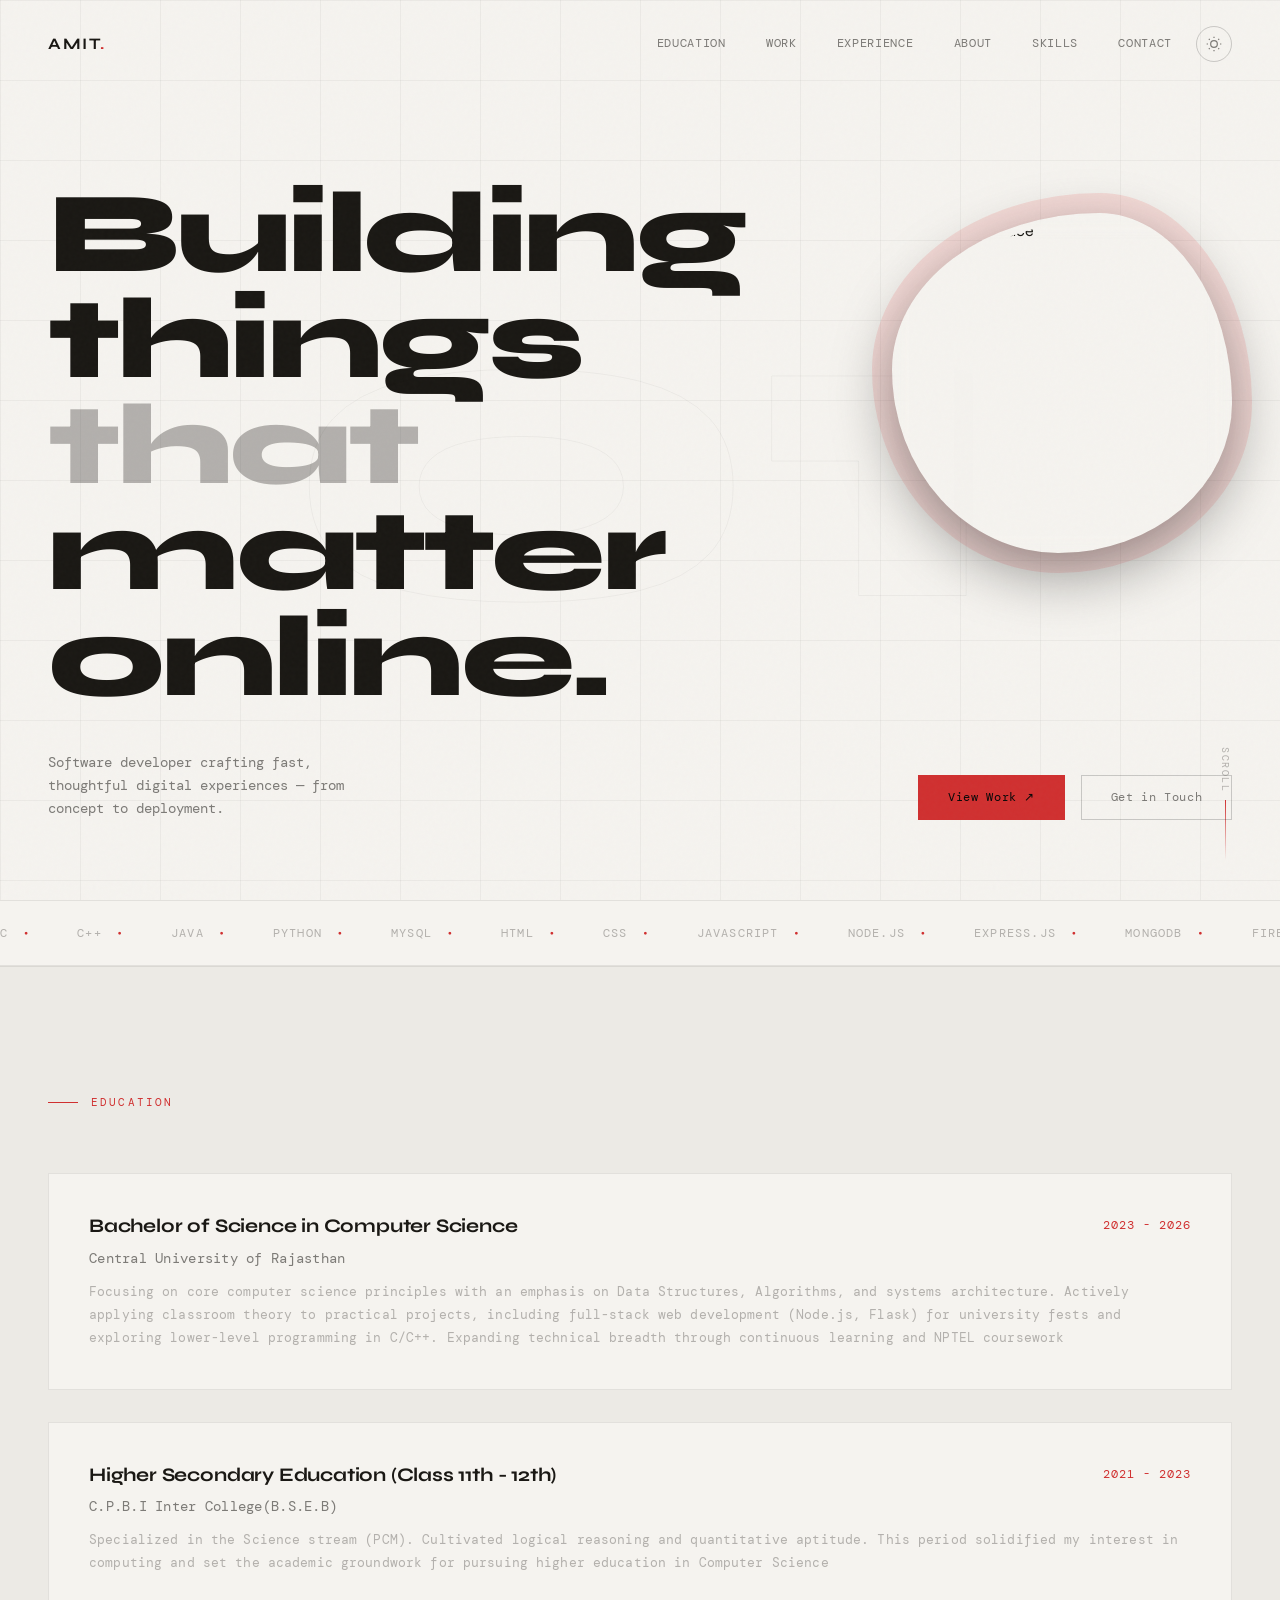
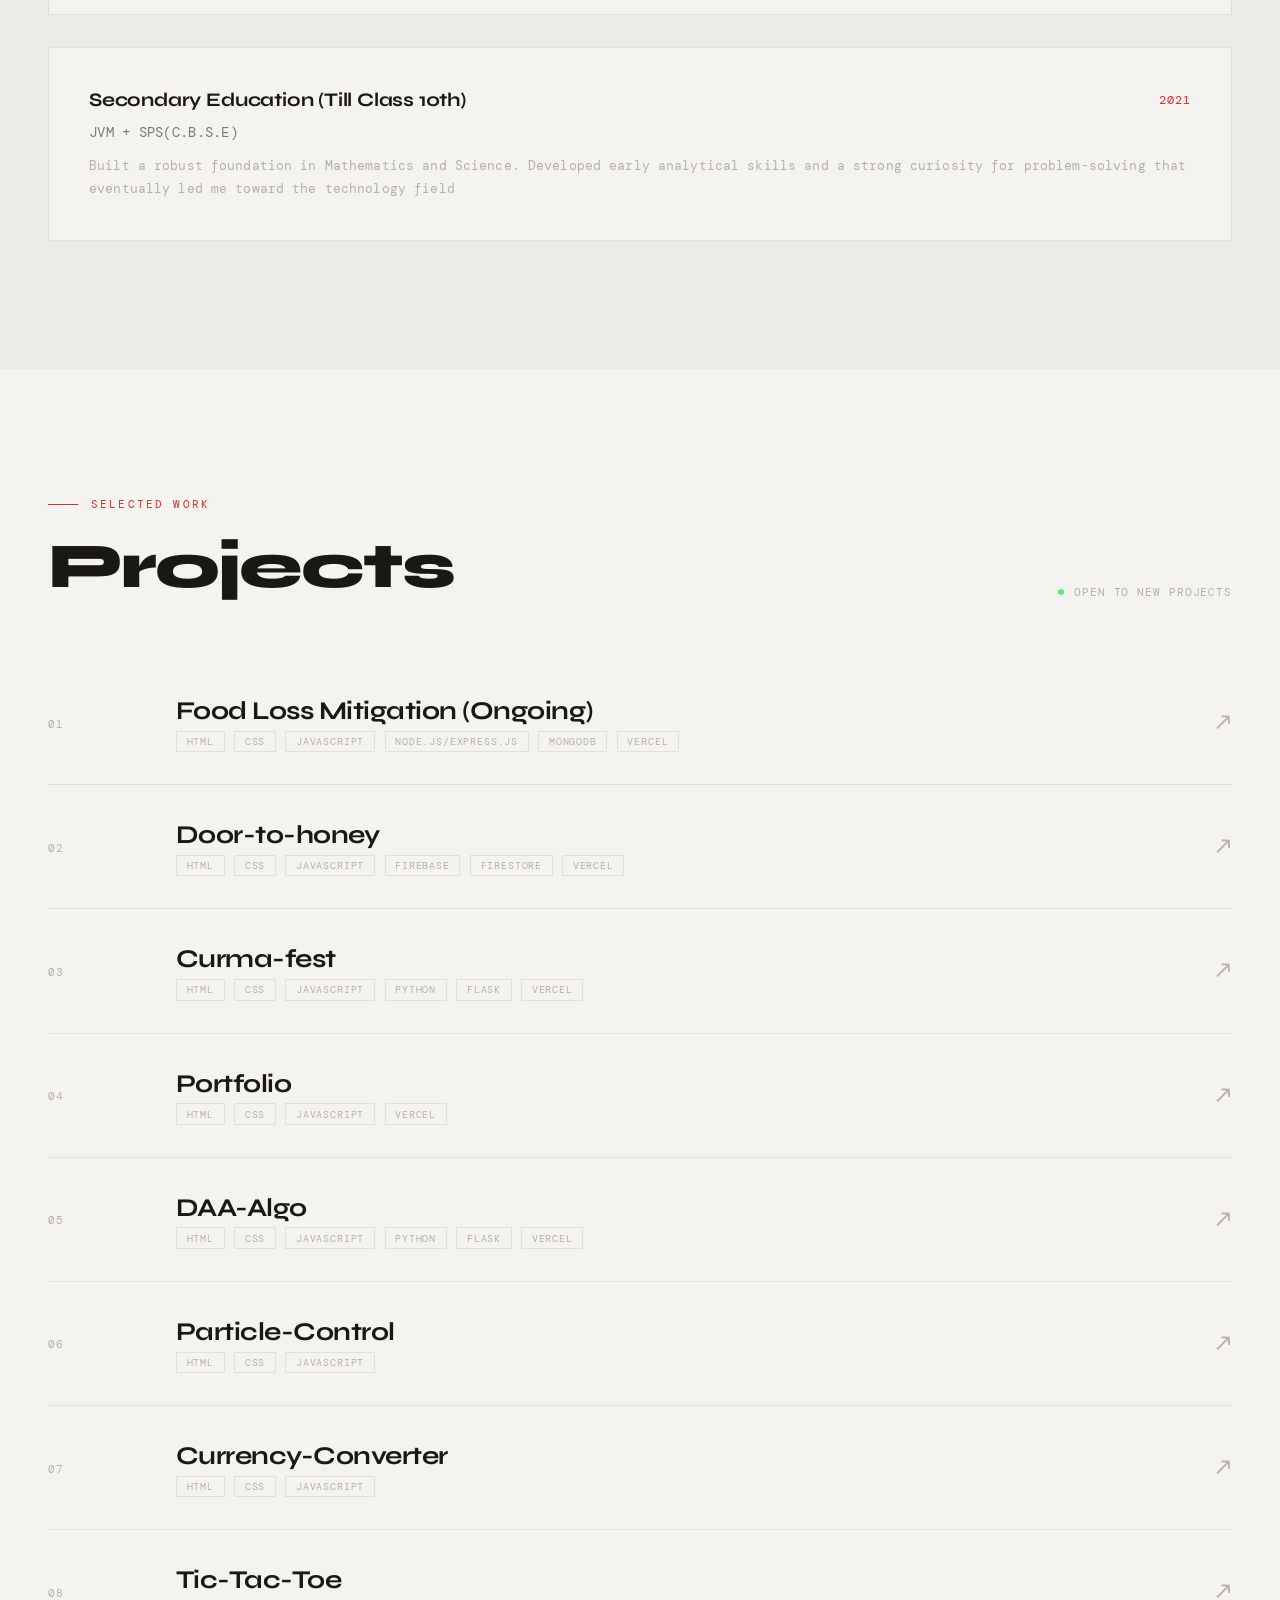
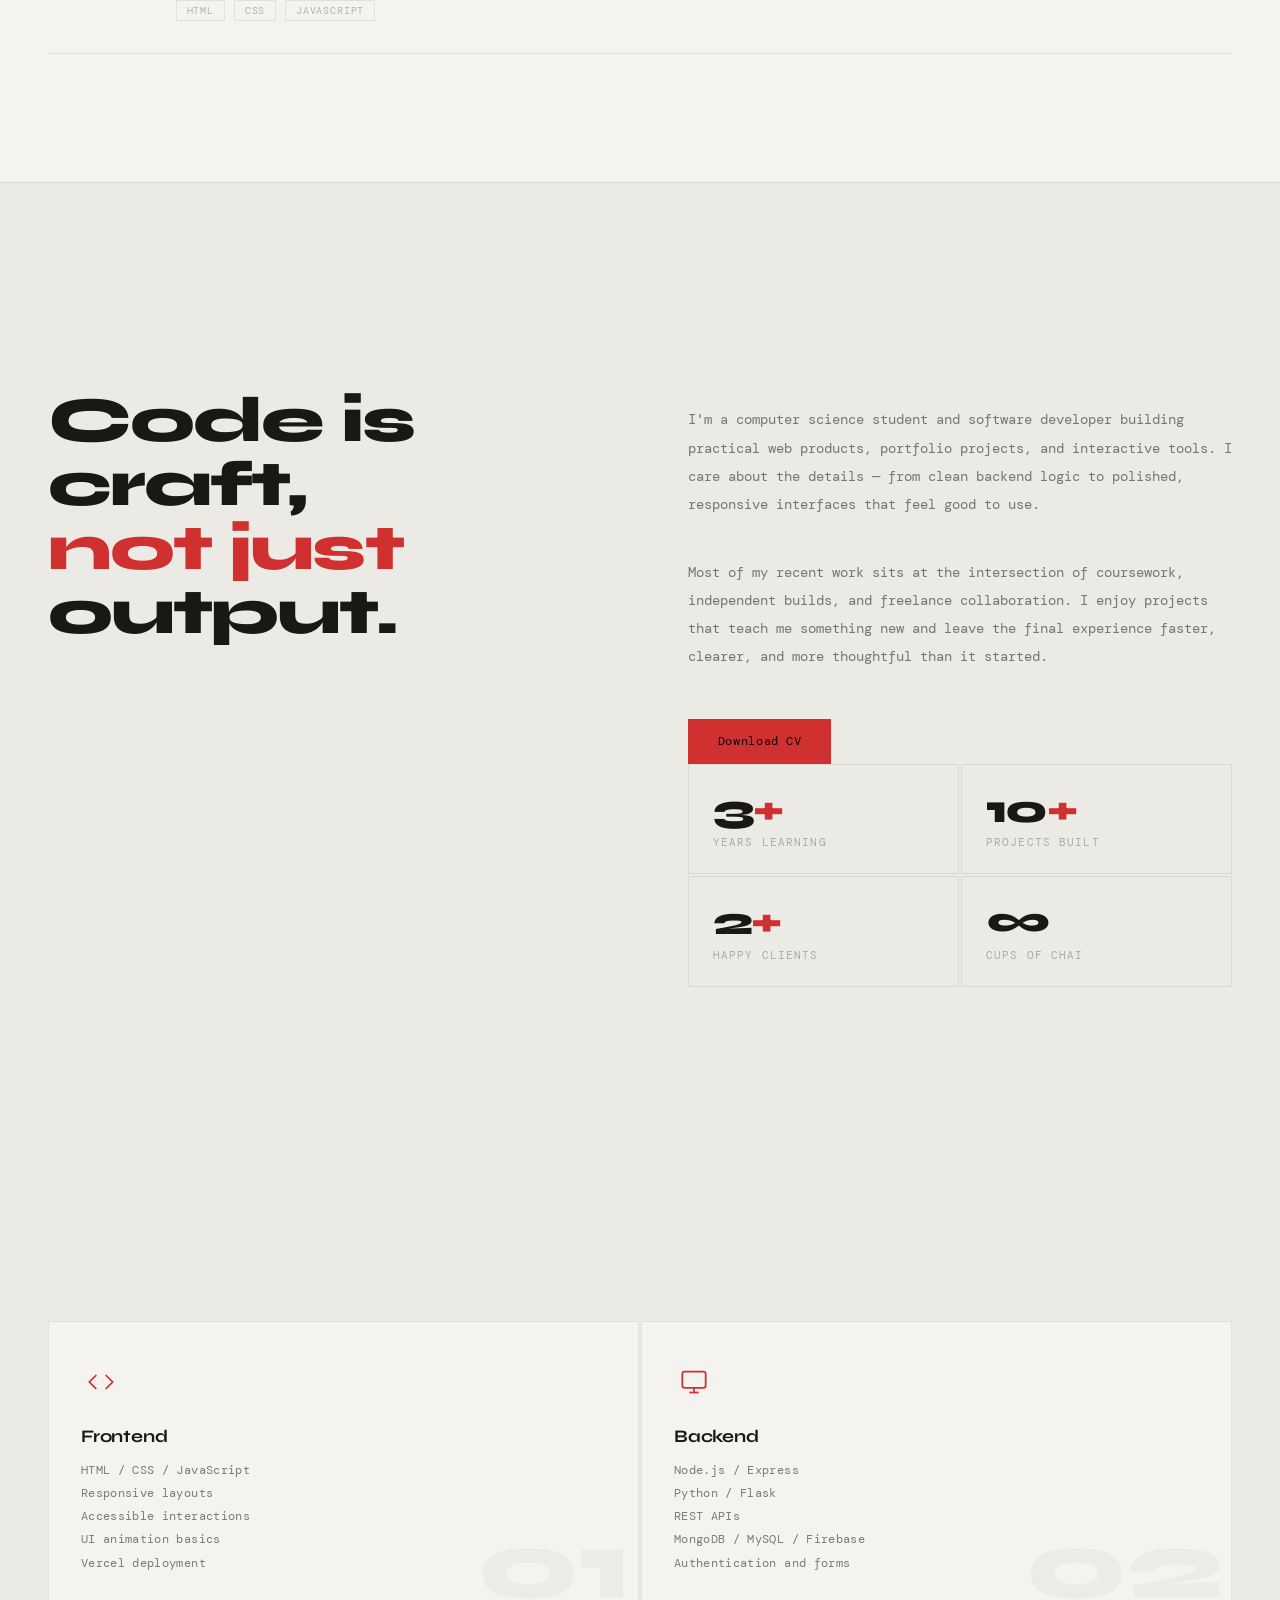
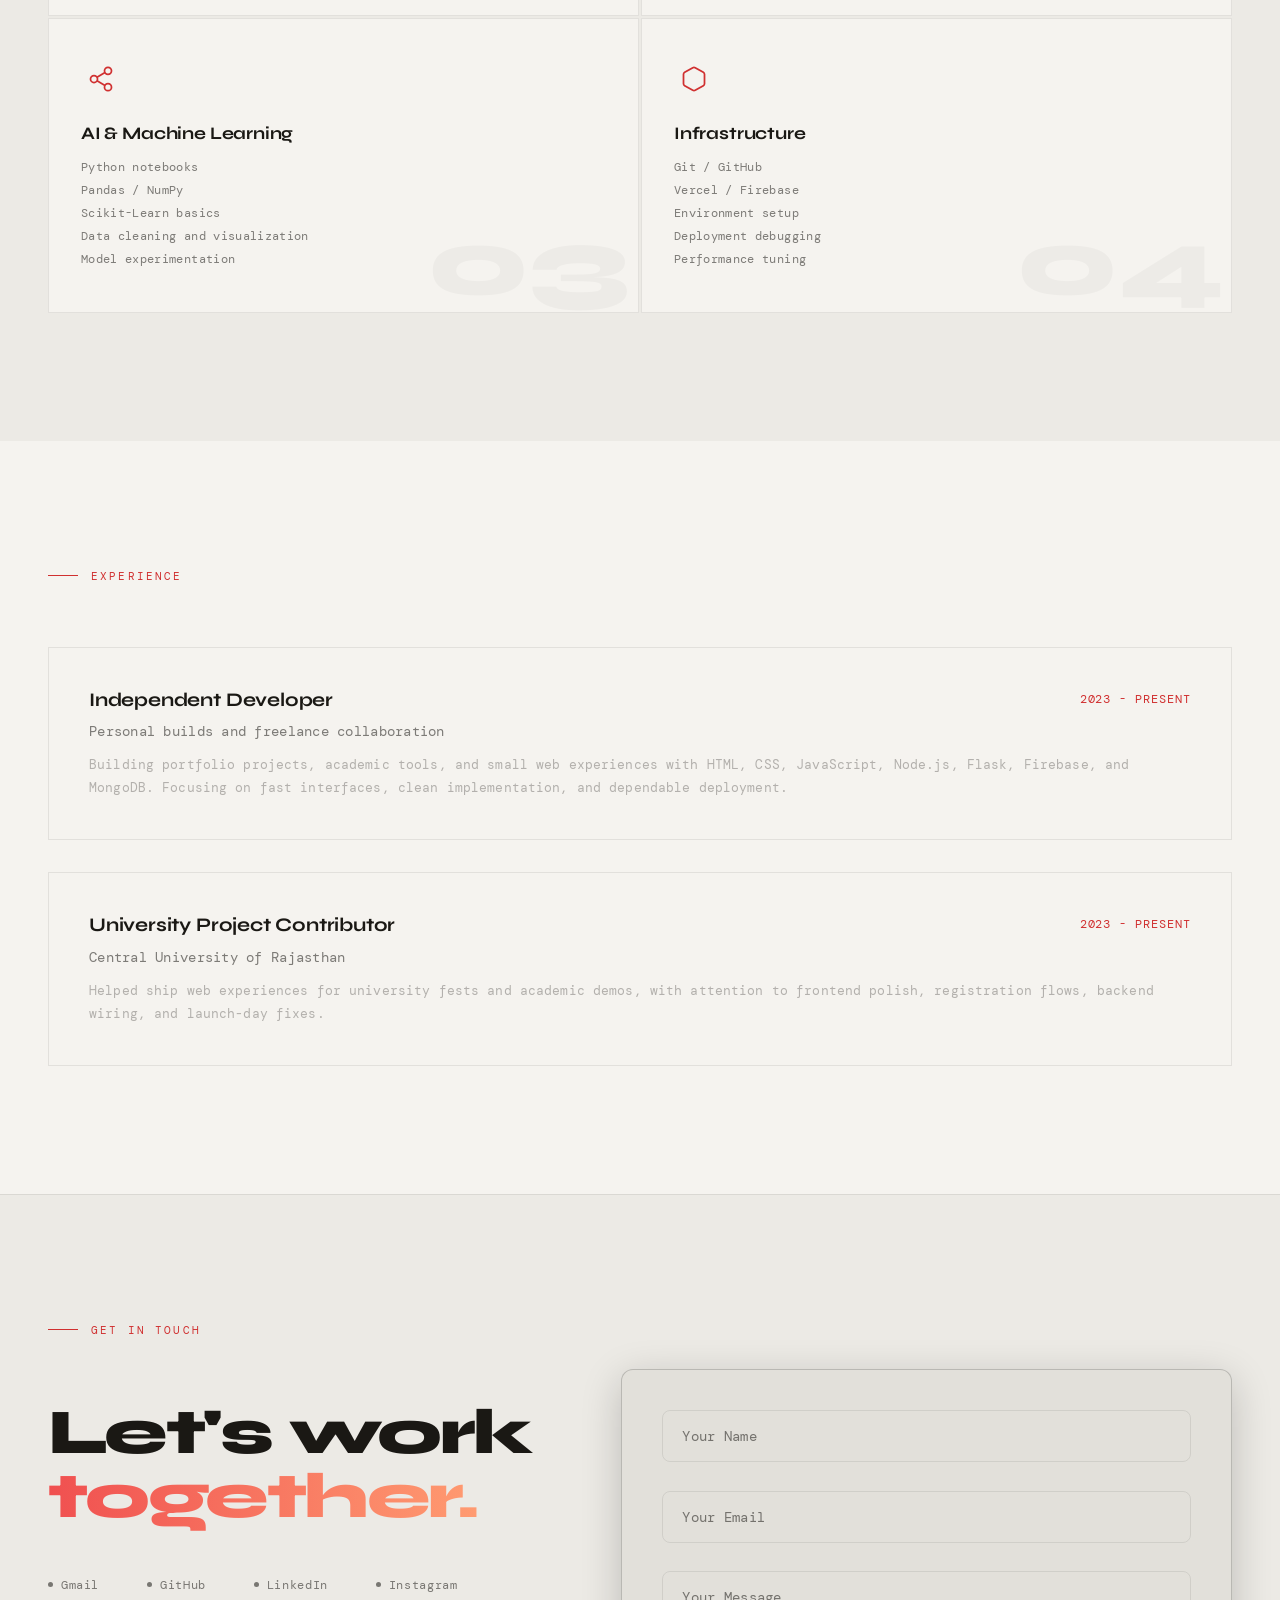
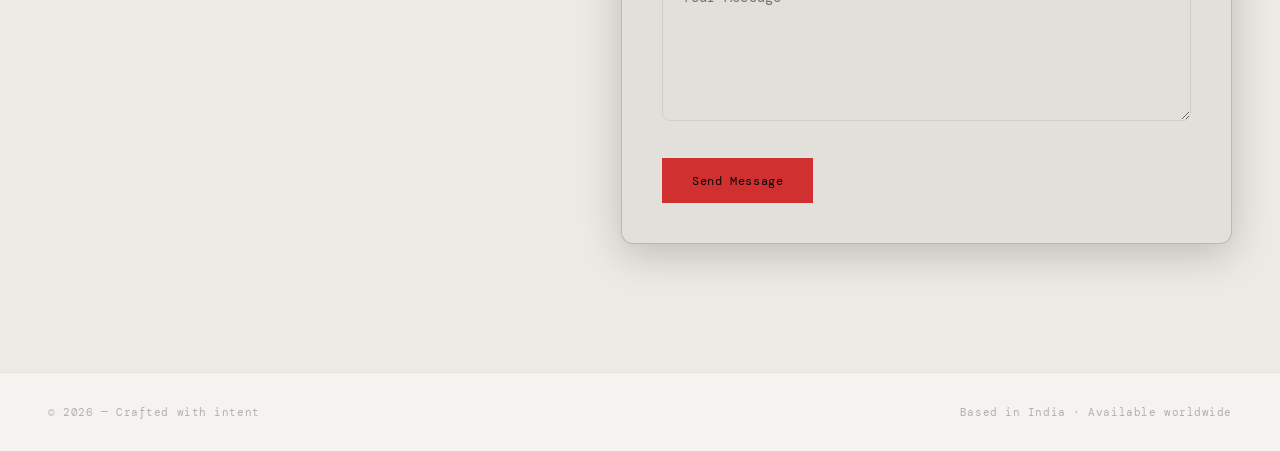
==== commit f69d93cc: "fix navbar" ====
--- a/index.html
+++ b/index.html
@@ -371,8 +371,8 @@
                         <div class="stat-label">Projects built</div>
                     </div>
                     <div class="stat">
-                        <div class="stat-num">4</div>
-                        <div class="stat-label">Core stacks</div>
+                        <div class="stat-num">2<span>+</span></div>
+                        <div class="stat-label"> Happy Clients</div>
                     </div>
                     <div class="stat">
                         <div class="stat-num">∞</div>
--- a/styles.css
+++ b/styles.css
@@ -154,6 +154,7 @@
 
 nav.scrolled {
   background: rgba(8, 8, 8, 0.85);
+  -webkit-backdrop-filter: blur(20px);
   backdrop-filter: blur(20px);
   border-color: var(--border);
 }
@@ -357,6 +358,8 @@
   color: transparent;
   -webkit-text-stroke: 1px rgba(255, 255, 255, 0.04);
   pointer-events: none;
+  -webkit-user-select: none;
+  user-select: none;
   user-select: none;
   white-space: nowrap;
 }
@@ -822,8 +825,6 @@
   letter-spacing: 0.08em;
 }
 
-.project-info {
-}
 
 .project-name {
   font-size: 1.6rem;
@@ -1271,10 +1272,9 @@
     display: inline-flex;
     width: 40px;
     height: 40px;
-    border-color: var(--accent);
-    background: var(--accent);
-    box-shadow: 0 0 0 1px rgba(240, 80, 80, 0.18);
-    color: #080808;
+    border-color: var(--bg);
+    background: var(--bg);
+    color: var(--text);
   }
 
   .nav-links {
@@ -1344,7 +1344,7 @@
   }
 
   .hero {
-    min-height: auto;
+    min-height: 0;
     padding-bottom: 4rem;
   }
 
